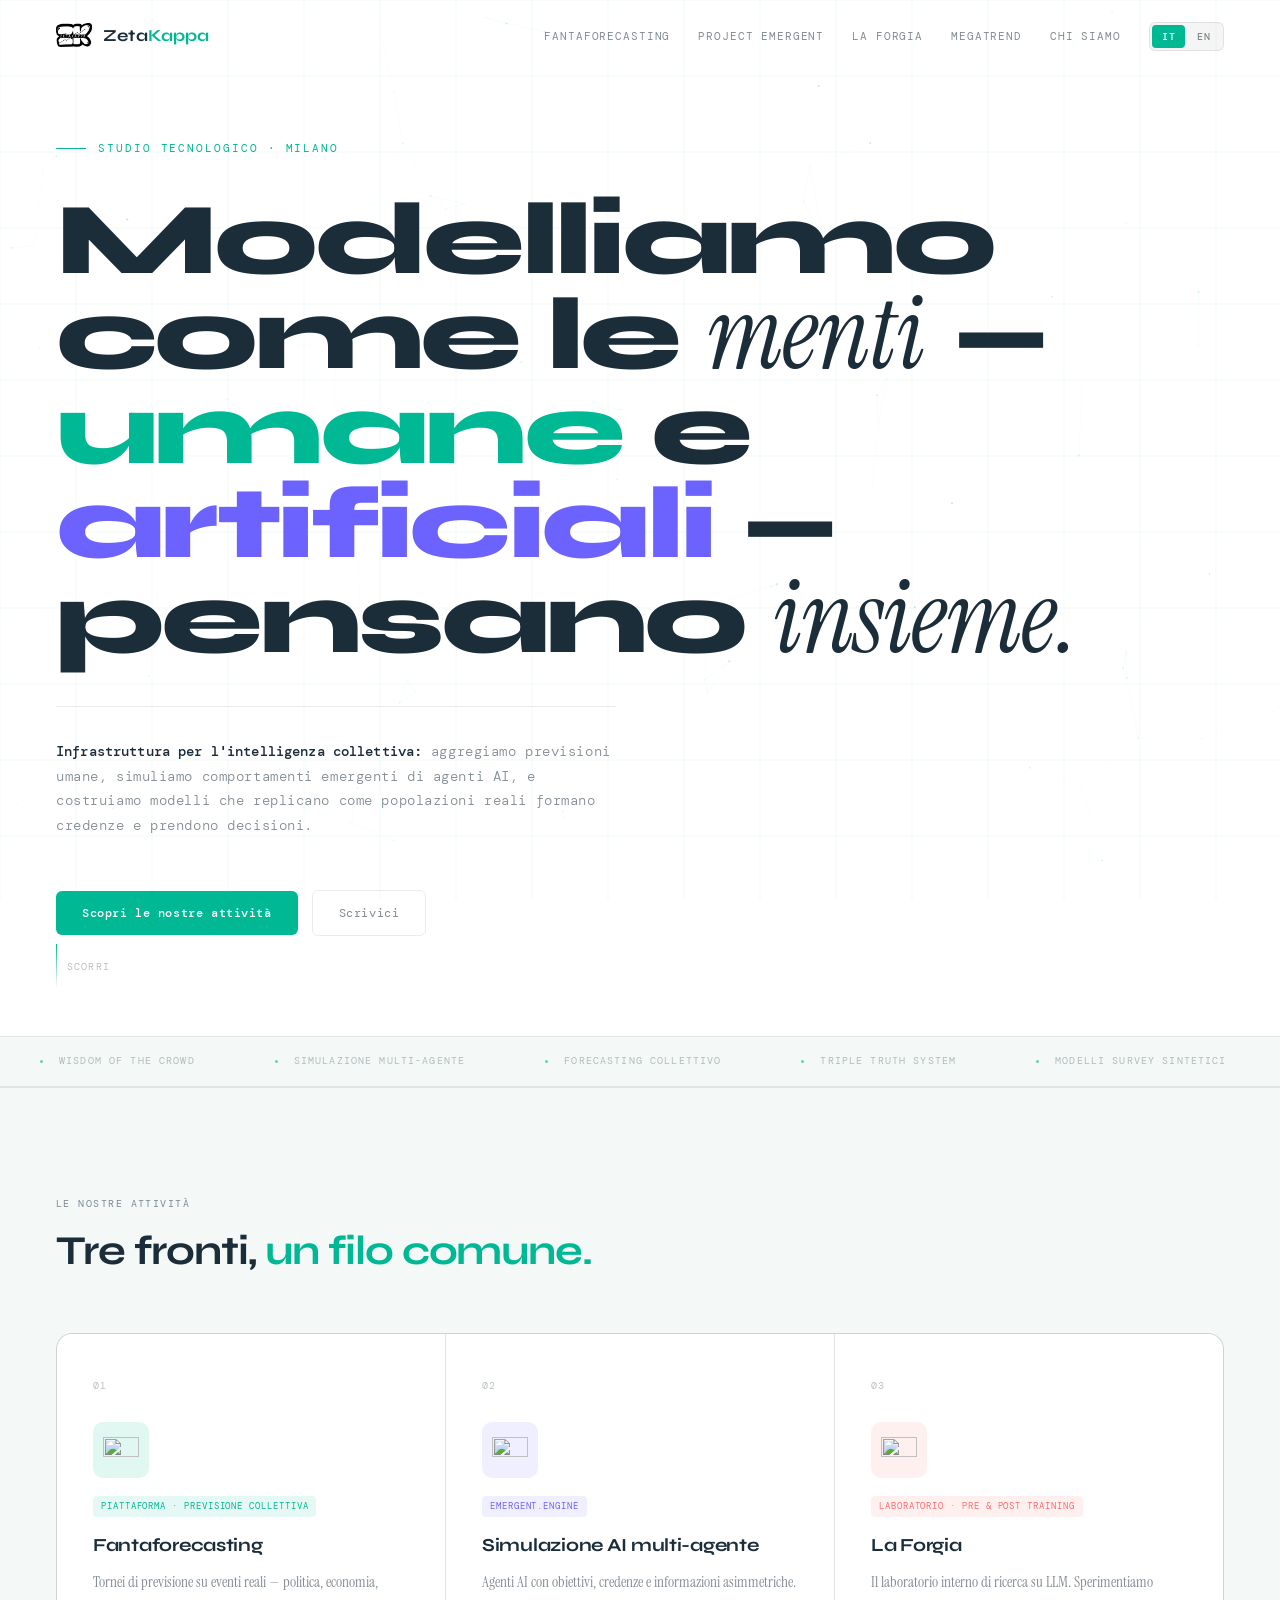
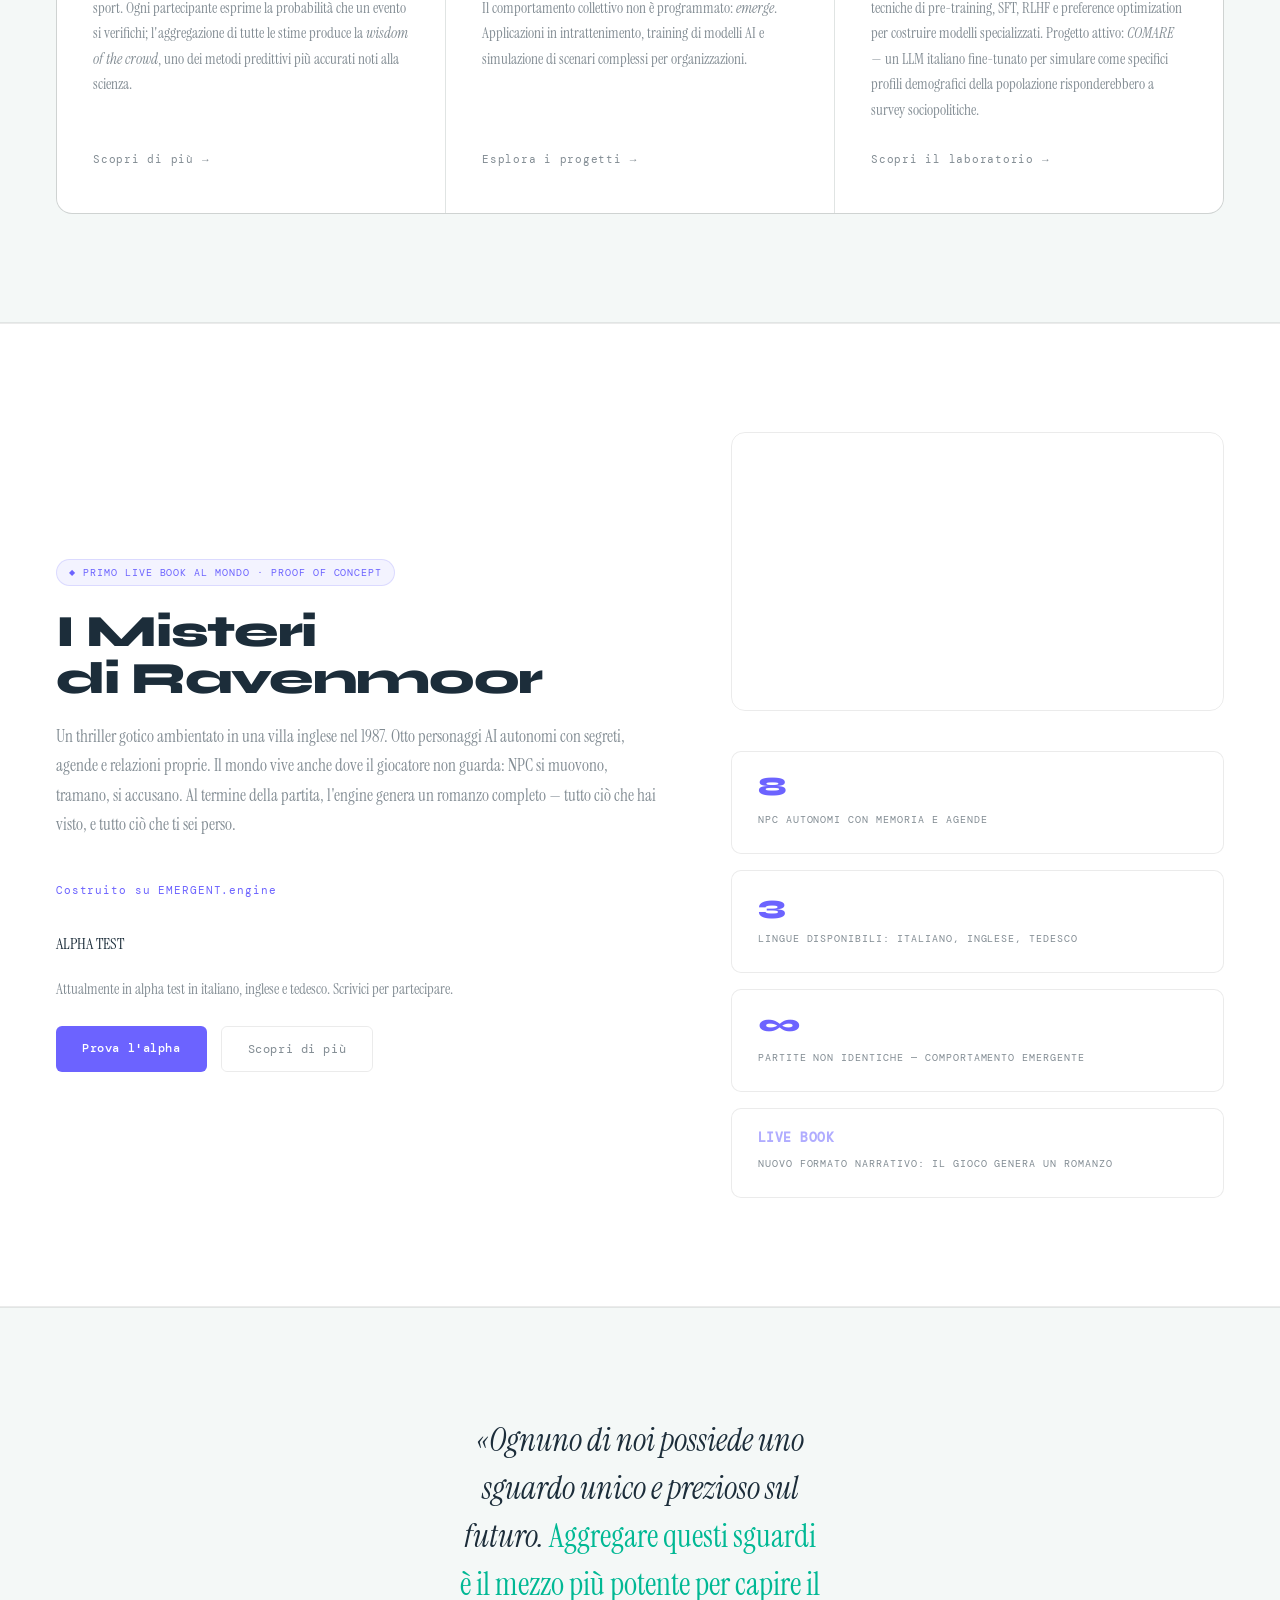
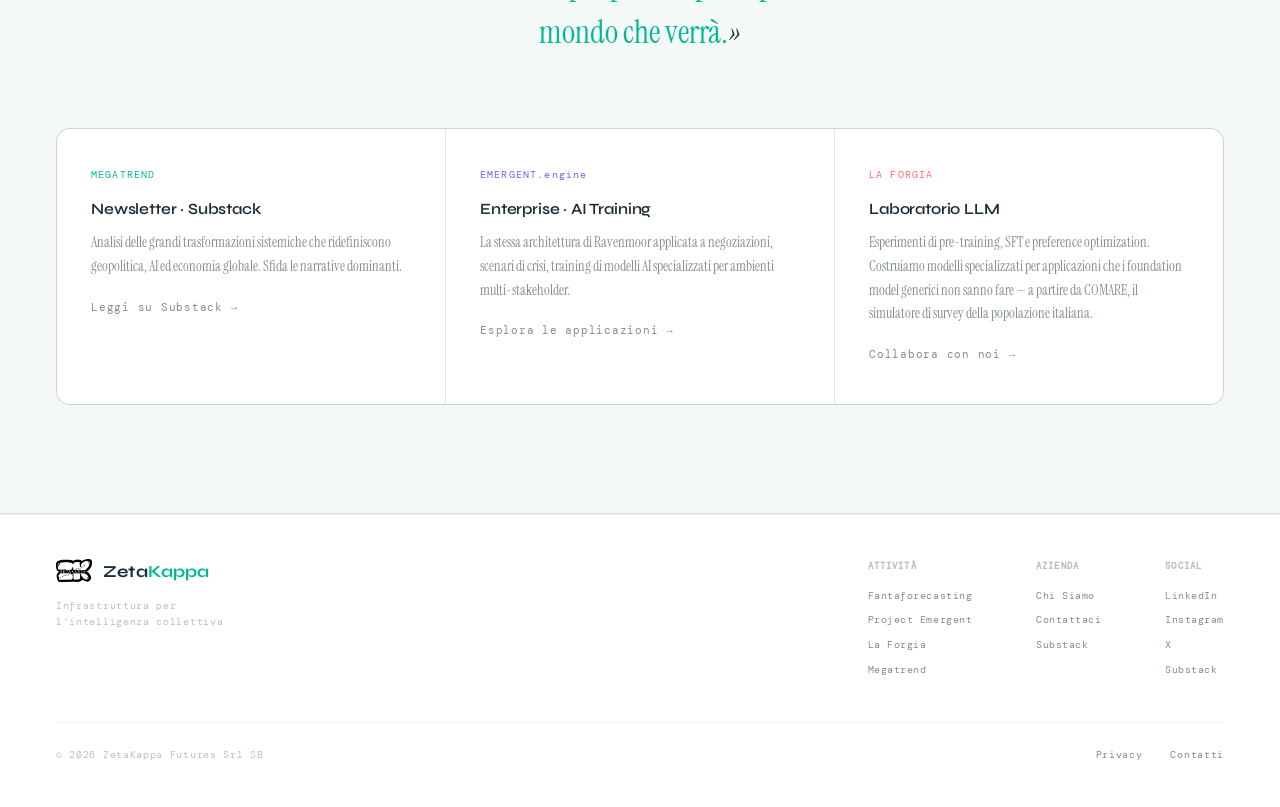
==== index.html @ 0348a3db "Add favicon to all pages Co-Authored-By: Claude Opus 4.6 (1M context) <noreply@anthropic.com>" ====
<!DOCTYPE html>
<html lang="it">
<head>
<meta charset="UTF-8">
<link rel="icon" type="image/png" href="images/Logo White_.png">
<meta name="viewport" content="width=device-width, initial-scale=1.0">
<title>ZetaKappa Futures — Intelligenza Collettiva &amp; AI</title>
<meta name="description" content="ZetaKappa Futures: infrastruttura per l'intelligenza collettiva. Aggregiamo previsioni umane, simuliamo agenti AI, costruiamo modelli specializzati.">
<meta property="og:title" content="ZetaKappa Futures — Intelligenza Collettiva & AI">
<meta property="og:description" content="Studio tecnologico milanese. Forecasting collettivo, simulazione multi-agente, modelli LLM specializzati.">
<meta property="og:type" content="website">
<link rel="preconnect" href="https://fonts.googleapis.com">
<link href="https://fonts.googleapis.com/css2?family=Syne:wght@400;600;700;800&family=DM+Mono:wght@300;400;500&family=Instrument+Serif:ital,wght@0,400;1,400&display=swap" rel="stylesheet">
<link rel="stylesheet" href="css/global.css">
<link rel="stylesheet" href="css/home.css">
</head>
<body data-page="home">

<canvas id="cvs"></canvas>

<!-- NAV & FOOTER loaded via JS -->
<div id="nav-slot"></div>

<!-- HERO -->
<section id="hero">
  <div class="hero-label">
    <span data-it>Studio tecnologico · Milano</span>
    <span data-en>Technology studio · Milan</span>
  </div>

  <h1 class="hero-h1">
    <span data-it>
      Modelliamo come le <span class="serif">menti</span> —<br>
      <span class="hl">umane</span> e <span class="hl2">artificiali</span> —<br>
      pensano <span class="serif">insieme.</span>
    </span>
    <span data-en>
      We model how <span class="serif">minds</span> —<br>
      <span class="hl">human</span> and <span class="hl2">artificial</span> —<br>
      think <span class="serif">together.</span>
    </span>
  </h1>

  <p class="hero-sub">
    <span data-it>
      <strong>Infrastruttura per l'intelligenza collettiva:</strong>
      aggregiamo previsioni umane, simuliamo comportamenti emergenti di agenti AI,
      e costruiamo modelli che replicano come popolazioni reali formano credenze e prendono decisioni.
    </span>
    <span data-en>
      <strong>Collective intelligence infrastructure:</strong>
      aggregating human forecasts, simulating emergent behavior of AI agents,
      and building models that replicate how real populations form beliefs and make decisions.
    </span>
  </p>

  <div class="hero-cta">
    <a href="#attivita" class="btn-primary">
      <span data-it>Scopri le nostre attività</span>
      <span data-en>Explore our work</span>
    </a>
    <a href="chi-siamo.html#contatti" class="btn-ghost">
      <span data-it>Scrivici</span>
      <span data-en>Get in touch</span>
    </a>
  </div>

  <div class="scroll-hint">
    <div class="scroll-bar"></div>
    <span data-it>scorri</span><span data-en>scroll</span>
  </div>
</section>

<!-- TICKER -->
<div class="ticker-wrap">
  <div class="ticker-track">
    <span class="ticker-item"><span class="ticker-dot"></span>Wisdom of the Crowd</span>
    <span class="ticker-item"><span class="ticker-dot"></span><span data-it>Simulazione Multi-Agente</span><span data-en>Multi-Agent Simulation</span></span>
    <span class="ticker-item"><span class="ticker-dot"></span><span data-it>Forecasting Collettivo</span><span data-en>Collective Forecasting</span></span>
    <span class="ticker-item"><span class="ticker-dot"></span>Triple Truth System</span>
    <span class="ticker-item"><span class="ticker-dot"></span><span data-it>Modelli Survey Sintetici</span><span data-en>Synthetic Survey Models</span></span>
    <span class="ticker-item"><span class="ticker-dot"></span><span data-it>Comportamento Emergente</span><span data-en>Emergent Behavior</span></span>
    <span class="ticker-item"><span class="ticker-dot"></span>Complexity Science</span>
    <span class="ticker-item"><span class="ticker-dot"></span>AI Training Infrastructure</span>
    <span class="ticker-item"><span class="ticker-dot"></span><span data-it>Narrazione Procedurale</span><span data-en>Procedural Narrative</span></span>
    <!-- duplicate for seamless loop -->
    <span class="ticker-item"><span class="ticker-dot"></span>Wisdom of the Crowd</span>
    <span class="ticker-item"><span class="ticker-dot"></span><span data-it>Simulazione Multi-Agente</span><span data-en>Multi-Agent Simulation</span></span>
    <span class="ticker-item"><span class="ticker-dot"></span><span data-it>Forecasting Collettivo</span><span data-en>Collective Forecasting</span></span>
    <span class="ticker-item"><span class="ticker-dot"></span>Triple Truth System</span>
    <span class="ticker-item"><span class="ticker-dot"></span><span data-it>Modelli Survey Sintetici</span><span data-en>Synthetic Survey Models</span></span>
    <span class="ticker-item"><span class="ticker-dot"></span><span data-it>Comportamento Emergente</span><span data-en>Emergent Behavior</span></span>
    <span class="ticker-item"><span class="ticker-dot"></span>Complexity Science</span>
    <span class="ticker-item"><span class="ticker-dot"></span>AI Training Infrastructure</span>
    <span class="ticker-item"><span class="ticker-dot"></span><span data-it>Narrazione Procedurale</span><span data-en>Procedural Narrative</span></span>
  </div>
</div>

<!-- CORE ACTIVITIES -->
<section id="attivita">
  <div class="sec-inner">
    <div class="fu">
      <div class="sec-label" data-it>Le nostre attività</div>
      <div class="sec-label" data-en>Our work</div>
      <h2 class="sec-h2">
        <span data-it>Tre fronti, <span class="t">un filo comune.</span></span>
        <span data-en>Three fronts, <span class="t">one thread.</span></span>
      </h2>
    </div>

    <div class="pillars-grid">

      <!-- FANTAFORECASTING -->
      <a href="fantaforecasting.html" class="pillar-card p1 fu">
        <span class="pillar-num">01</span>
        <div class="pillar-icon pi-t"><img src="images/icons/icon-fantaforecasting.png" alt="" width="36" height="36"></div>
        <span class="pillar-tag pt-t" data-it>Piattaforma · Previsione collettiva</span>
        <span class="pillar-tag pt-t" data-en>Platform · Collective forecasting</span>
        <h3 class="pillar-title">Fantaforecasting</h3>
        <p class="pillar-desc">
          <span data-it>Tornei di previsione su eventi reali — politica, economia, sport. Ogni partecipante esprime la probabilità che un evento si verifichi; l'aggregazione di tutte le stime produce la <em>wisdom of the crowd</em>, uno dei metodi predittivi più accurati noti alla scienza.</span>
          <span data-en>Forecasting tournaments on real events — politics, economics, sports. Each participant assigns a probability to an outcome; aggregating all estimates produces the <em>wisdom of the crowd</em>, one of the most accurate predictive methods known to science.</span>
        </p>
        <span class="pillar-link">
          <span data-it>Scopri di più</span>
          <span data-en>Learn more</span> →
        </span>
      </a>

      <!-- EMERGENT.engine -->
      <a href="project-emergent.html" class="pillar-card p2 fu" style="transition-delay:.1s">
        <span class="pillar-num">02</span>
        <div class="pillar-icon pi-v"><img src="images/icons/icon-emergent-engine.png" alt="" width="36" height="36"></div>
        <span class="pillar-tag pt-v">EMERGENT.engine</span>
        <h3 class="pillar-title">
          <span data-it>Simulazione AI multi-agente</span>
          <span data-en>AI multi-agent simulation</span>
        </h3>
        <p class="pillar-desc">
          <span data-it>Agenti AI con obiettivi, credenze e informazioni asimmetriche. Il comportamento collettivo non è programmato: <em>emerge</em>. Applicazioni in intrattenimento, training di modelli AI e simulazione di scenari complessi per organizzazioni.</span>
          <span data-en>AI agents with goals, beliefs, and asymmetric information. Collective behavior is not scripted: it <em>emerges</em>. Applications in entertainment, AI model training, and complex scenario simulation for organizations.</span>
        </p>
        <span class="pillar-link">
          <span data-it>Esplora i progetti</span>
          <span data-en>Explore projects</span> →
        </span>
      </a>

      <!-- LA FORGIA -->
      <a href="la-forgia.html" class="pillar-card p3 fu" style="transition-delay:.2s">
        <span class="pillar-num">03</span>
        <div class="pillar-icon pi-c"><img src="images/icons/icon-la-forgia.png" alt="" width="36" height="36"></div>
        <span class="pillar-tag pt-c" data-it>Laboratorio · Pre &amp; Post Training</span>
        <span class="pillar-tag pt-c" data-en>Lab · Pre &amp; Post Training</span>
        <h3 class="pillar-title"><span data-it>La Forgia</span><span data-en>The Forge</span></h3>
        <p class="pillar-desc">
          <span data-it>Il laboratorio interno di ricerca su LLM. Sperimentiamo tecniche di pre-training, SFT, RLHF e preference optimization per costruire modelli specializzati. Progetto attivo: <em>COMARE</em> — un LLM italiano fine-tunato per simulare come specifici profili demografici della popolazione risponderebbero a survey sociopolitiche.</span>
          <span data-en>Our internal LLM research lab. We experiment with pre-training, SFT, RLHF, and preference optimization to build specialized models. Active project: <em>COMARE</em> — an Italian LLM fine-tuned to simulate how specific demographic profiles of the population would respond to sociopolitical surveys.</span>
        </p>
        <span class="pillar-link">
          <span data-it>Scopri il laboratorio</span>
          <span data-en>Explore the lab</span> →
        </span>
      </a>

    </div>
  </div>
</section>

<!-- RAVENMOOR -->
<section id="ravenmoor-sec">
  <div class="sec-inner">
    <div class="rv-grid">
      <div class="fu">
        <span class="rv-tag">
          <span data-it>Primo Live Book al mondo · Proof of Concept</span>
          <span data-en>World's First Live Book · Proof of Concept</span>
        </span>
        <h2 class="rv-title">I Misteri<br>di Ravenmoor</h2>
        <p class="rv-desc">
          <span data-it>Un thriller gotico ambientato in una villa inglese nel 1987. Otto personaggi AI autonomi con segreti, agende e relazioni proprie. Il mondo vive anche dove il giocatore non guarda: NPC si muovono, tramano, si accusano. Al termine della partita, l'engine genera un romanzo completo — tutto ciò che hai visto, e tutto ciò che ti sei perso.</span>
          <span data-en>A gothic thriller set in an English manor in 1987. Eight autonomous AI characters with their own secrets, agendas, and relationships. The world lives even where the player isn't looking: NPCs move, conspire, accuse each other. At the end, the engine generates a complete novel — everything you witnessed, and everything you missed.</span>
        </p>
        <div class="rv-engine">
          <span data-it>Costruito su</span>
          <span data-en>Built on</span>
          <span>EMERGENT.engine</span>
        </div>
        <div style="margin-bottom:20px;">
          <span class="tag tag-violet">ALPHA TEST</span>
        </div>
        <p style="font-family:var(--I);font-size:.95rem;color:var(--dim);line-height:1.65;margin-bottom:24px;">
          <span data-it>Attualmente in alpha test in italiano, inglese e tedesco. Scrivici per partecipare.</span>
          <span data-en>Currently in alpha testing in Italian, English, and German. Write us to participate.</span>
        </p>
        <div style="display:flex;gap:14px;flex-wrap:wrap;">
          <a href="https://ravenmoor-ui.onrender.com/" target="_blank" rel="noopener" class="btn-primary" style="background:var(--violet)">
            <span data-it>Prova l'alpha</span>
            <span data-en>Try the alpha</span>
          </a>
          <a href="project-emergent.html#ravenmoor" class="btn-ghost">
            <span data-it>Scopri di più</span>
            <span data-en>Learn more</span>
          </a>
        </div>
      </div>
      <div class="rv-right fu" style="transition-delay:.15s">
        <!-- Live Book video -->
        <div style="position:relative;padding-bottom:56.25%;height:0;overflow:hidden;border-radius:14px;border:1px solid var(--border);margin-bottom:24px;">
          <iframe id="home-livebook-video" src="https://www.youtube.com/embed/lusZVZ6OWrQ?enablejsapi=1&mute=1&rel=0" title="Live Book — Ravenmoor" frameborder="0" allow="accelerometer;autoplay;clipboard-write;encrypted-media;gyroscope;picture-in-picture" allowfullscreen style="position:absolute;top:0;left:0;width:100%;height:100%;"></iframe>
        </div>
        <div class="rv-stat">
          <span class="rv-stat-n">8</span>
          <span class="rv-stat-l" data-it>NPC autonomi con memoria e agende</span>
          <span class="rv-stat-l" data-en>Autonomous NPCs with memory and agendas</span>
        </div>
        <div class="rv-stat">
          <span class="rv-stat-n">3</span>
          <span class="rv-stat-l" data-it>Lingue disponibili: italiano, inglese, tedesco</span>
          <span class="rv-stat-l" data-en>Available languages: Italian, English, German</span>
        </div>
        <div class="rv-stat">
          <span class="rv-stat-n">∞</span>
          <span class="rv-stat-l" data-it>Partite non identiche — comportamento emergente</span>
          <span class="rv-stat-l" data-en>No two playthroughs alike — emergent behavior</span>
        </div>
        <div class="rv-stat">
          <span class="rv-stat-n" style="font-size:.82rem;font-family:var(--M);letter-spacing:.04em;color:#b0acff">LIVE BOOK</span>
          <span class="rv-stat-l" data-it>Nuovo formato narrativo: il gioco genera un romanzo</span>
          <span class="rv-stat-l" data-en>New narrative format: the game generates a novel</span>
        </div>
      </div>
    </div>
  </div>
</section>

<!-- MANIFESTO -->
<section id="manifesto">
  <div class="sec-inner">
    <blockquote class="man-quote fu">
      <span data-it>«Ognuno di noi possiede uno sguardo unico e prezioso sul futuro. <strong>Aggregare questi sguardi è il mezzo più potente per capire il mondo che verrà.</strong>»</span>
      <span data-en>«Each of us holds a unique and valuable perspective on the future. <strong>Aggregating these perspectives is the most powerful tool we have for understanding the world to come.</strong>»</span>
    </blockquote>

    <div class="man-3">
      <a href="megatrend.html" class="man-cell fu">
        <span class="man-num">MEGATREND</span>
        <div class="man-title" data-it>Newsletter · Substack</div>
        <div class="man-title" data-en>Newsletter · Substack</div>
        <p class="man-desc">
          <span data-it>Analisi delle grandi trasformazioni sistemiche che ridefiniscono geopolitica, AI ed economia globale. Sfida le narrative dominanti.</span>
          <span data-en>Analysis of the major systemic transformations reshaping geopolitics, AI, and the global economy. Challenges dominant narratives.</span>
        </p>
        <span class="man-link">
          <span data-it>Leggi su Substack</span>
          <span data-en>Read on Substack</span> →
        </span>
      </a>
      <a href="project-emergent.html" class="man-cell fu" style="transition-delay:.1s">
        <span class="man-num" style="color:var(--violet)">EMERGENT.engine</span>
        <div class="man-title" data-it>Enterprise · AI Training</div>
        <div class="man-title" data-en>Enterprise · AI Training</div>
        <p class="man-desc">
          <span data-it>La stessa architettura di Ravenmoor applicata a negoziazioni, scenari di crisi, training di modelli AI specializzati per ambienti multi-stakeholder.</span>
          <span data-en>The same architecture behind Ravenmoor applied to negotiations, crisis scenarios, and training specialized AI models for multi-stakeholder environments.</span>
        </p>
        <span class="man-link">
          <span data-it>Esplora le applicazioni</span>
          <span data-en>Explore applications</span> →
        </span>
      </a>
      <a href="la-forgia.html" class="man-cell fu" style="transition-delay:.2s">
        <span class="man-num" style="color:var(--coral)"><span data-it>LA FORGIA</span><span data-en>THE FORGE</span></span>
        <div class="man-title" data-it>Laboratorio LLM</div>
        <div class="man-title" data-en>LLM Lab</div>
        <p class="man-desc">
          <span data-it>Esperimenti di pre-training, SFT e preference optimization. Costruiamo modelli specializzati per applicazioni che i foundation model generici non sanno fare — a partire da COMARE, il simulatore di survey della popolazione italiana.</span>
          <span data-en>Experiments in pre-training, SFT, and preference optimization. We build specialized models for applications that generic foundation models can't handle — starting with COMARE, the Italian population survey simulator.</span>
        </p>
        <span class="man-link">
          <span data-it>Collabora con noi</span>
          <span data-en>Collaborate with us</span> →
        </span>
      </a>
    </div>
  </div>
</section>

<div id="footer-slot"></div>

<script src="js/global.js"></script>
<script src="js/canvas.js"></script>
<script>
(function(){
  var iframe = document.getElementById('home-livebook-video');
  if (!iframe) return;
  var played = false;
  var observer = new IntersectionObserver(function(entries){
    entries.forEach(function(e){
      if (e.isIntersecting && !played) {
        played = true;
        iframe.src += '&autoplay=1';
      }
    });
  }, {threshold: 0.4});
  observer.observe(iframe);
})();
</script>
</body>
</html>
---- css/global.css ----
/* ══════════════════════════════════════════════════
   ZETAKAPPA FUTURES — Global Styles
   ══════════════════════════════════════════════════ */

/* ── DESIGN TOKENS ── */
:root {
  --black:   #ffffff;
  --deep:    #f4f8f7;
  --surface: #eef3f2;
  --card:    #ffffff;
  --card-h:  #f0faf7;
  --border:  rgba(0,0,0,.08);
  --border2: rgba(0,0,0,.04);
  --teal:    #00b894;
  --violet:  #6c63ff;
  --coral:   #ff6b6b;
  --gold:    #e2a813;
  --white:   #1c2d3a;
  --dim:     rgba(28,45,58,.55);
  --dim2:    rgba(28,45,58,.30);
  --D: 'Syne', sans-serif;
  --M: 'DM Mono', monospace;
  --I: 'Instrument Serif', serif;
}

/* ── RESET ── */
*,*::before,*::after { box-sizing:border-box; margin:0; padding:0 }
html { scroll-behavior:smooth }
body {
  background:var(--black);
  color:var(--white);
  font-family:var(--I);
  font-weight:400;
  line-height:1.6;
  overflow-x:hidden;
}
a { color:inherit; text-decoration:none }
img { max-width:100%; height:auto; display:block }

/* ── CANVAS ── */
#cvs { position:fixed; inset:0; z-index:0; pointer-events:none; background:transparent }

/* ── NAV ── */
nav {
  position:fixed; top:0; left:0; right:0; z-index:300;
  display:flex; align-items:center; justify-content:space-between;
  padding:22px 56px;
  border-bottom:1px solid transparent;
  transition:background .45s, border-color .45s;
}
nav.sc {
  background:rgba(255,255,255,.92);
  backdrop-filter:blur(18px); -webkit-backdrop-filter:blur(18px);
  border-color:var(--border);
}
.logo { display:flex; align-items:center; gap:11px }
.logo-img {
  width:36px; height:auto; flex-shrink:0;
  transition:opacity .2s;
}
.logo:hover .logo-img { opacity:.8 }
.logo-name { font-family:var(--D); font-weight:700; font-size:1.05rem; letter-spacing:.01em }
.logo-name em { font-style:normal; color:var(--teal) }
.nav-r { display:flex; align-items:center; gap:28px }
.nav-links { display:flex; align-items:center; gap:28px }
.nav-a {
  font-family:var(--M); font-size:.68rem; letter-spacing:.08em;
  color:var(--dim); text-transform:uppercase; transition:color .2s;
}
.nav-a:hover, .nav-a.active { color:var(--white) }
.lswitch {
  display:flex; background:rgba(0,0,0,.04);
  border:1px solid var(--border); border-radius:6px;
  overflow:hidden; padding:2px; gap:2px;
}
.lbtn {
  font-family:var(--M); font-size:.63rem; font-weight:500;
  letter-spacing:.08em; padding:5px 10px;
  border:none; background:transparent; color:var(--dim);
  cursor:pointer; border-radius:4px; transition:all .2s;
}
.lbtn.on { background:var(--teal); color:#fff }

/* ── HAMBURGER ── */
.hamburger {
  display:none; flex-direction:column; gap:5px;
  background:none; border:none; cursor:pointer; padding:4px;
  z-index:400;
}
.hamburger span {
  display:block; width:22px; height:1.5px; background:var(--white);
  transition:all .3s;
}

.hamburger.open span:nth-child(1) { transform:rotate(45deg) translate(4.5px,4.5px) }
.hamburger.open span:nth-child(2) { opacity:0 }
.hamburger.open span:nth-child(3) { transform:rotate(-45deg) translate(4.5px,-4.5px) }

/* ── MOBILE NAV OVERLAY ── */
.mobile-nav {
  display:none; position:fixed; inset:0; z-index:350;
  background:rgba(255,255,255,.97); backdrop-filter:blur(24px);
  flex-direction:column; align-items:center; justify-content:center; gap:32px;
}
.mobile-nav.open { display:flex }
.mobile-nav a {
  font-family:var(--D); font-weight:600; font-size:1.3rem;
  letter-spacing:-.01em; color:var(--dim); transition:color .2s;
}
.mobile-nav a:hover { color:var(--white) }

/* ── SECTION SCAFFOLDING ── */
section { position:relative; z-index:1 }
.sec-inner { max-width:1360px; margin:0 auto; padding:108px 56px }
.sec-label {
  font-family:var(--M); font-size:.65rem; letter-spacing:.14em;
  color:var(--dim); text-transform:uppercase;
  margin-bottom:16px; display:flex; align-items:center; gap:10px;
}
.sec-label::before { content:''; width:14px; height:1px; background:currentColor }
.sec-h2 {
  font-family:var(--D); font-weight:700;
  font-size:clamp(1.9rem,3.2vw,2.8rem);
  letter-spacing:-.025em; line-height:1.08; margin-bottom:20px;
}
.sec-h2 .t { color:var(--teal) }
.sec-h2 .v { color:var(--violet) }
.sec-h2 .c { color:var(--coral) }
.sec-h2 .g { color:var(--gold) }

/* ── BUTTONS ── */
.btn-primary {
  font-family:var(--M); font-size:.73rem; letter-spacing:.05em; font-weight:500;
  padding:13px 26px; background:var(--teal); color:#fff;
  border:none; border-radius:6px; cursor:pointer; display:inline-block;
  transition:opacity .2s, transform .2s;
}
.btn-primary:hover { opacity:.85; transform:translateY(-1px) }
.btn-ghost {
  font-family:var(--M); font-size:.73rem; letter-spacing:.05em; font-weight:400;
  padding:13px 26px; background:transparent; color:var(--dim);
  border:1px solid var(--border); border-radius:6px; cursor:pointer; display:inline-block;
  transition:all .2s;
}
.btn-ghost:hover { color:var(--white); border-color:rgba(255,255,255,.2); transform:translateY(-1px) }

/* Button color variants */
.btn-violet { background:var(--violet); color:#fff }
.btn-coral  { background:var(--coral);  color:#fff }
.btn-gold   { background:var(--gold);   color:#fff }

/* ── FOOTER ── */
footer {
  position:relative; z-index:1;
  max-width:1360px; margin:0 auto;
  padding:44px 56px;
  border-top:1px solid var(--border);
}
.footer-top {
  display:flex; justify-content:space-between; align-items:flex-start;
  flex-wrap:wrap; gap:40px; margin-bottom:36px;
}
.footer-brand .logo { margin-bottom:12px }
.footer-tagline {
  font-family:var(--M); font-size:.62rem; letter-spacing:.07em;
  color:var(--dim2); max-width:30ch;
}
.footer-cols { display:flex; gap:64px; flex-wrap:wrap }
.footer-col h4 {
  font-family:var(--M); font-size:.58rem; letter-spacing:.12em;
  text-transform:uppercase; color:var(--dim2); margin-bottom:14px;
}
.footer-col a {
  display:block; font-family:var(--M); font-size:.65rem;
  letter-spacing:.05em; color:var(--dim); margin-bottom:8px;
  transition:color .2s;
}
.footer-col a:hover { color:var(--white) }
.footer-bottom {
  display:flex; justify-content:space-between; align-items:center;
  flex-wrap:wrap; gap:16px;
  padding-top:24px; border-top:1px solid var(--border2);
}
.f-copy {
  font-family:var(--M); font-size:.62rem; letter-spacing:.07em; color:var(--dim2);
}
.f-links { display:flex; gap:28px; flex-wrap:wrap }
.f-links a {
  font-family:var(--M); font-size:.62rem; letter-spacing:.07em;
  color:var(--dim); transition:color .2s;
}
.f-links a:hover { color:var(--white) }

/* ── ANIMATIONS ── */
.fu { opacity:0; transform:translateY(22px); transition:opacity .8s ease, transform .8s ease }
.fu.vis { opacity:1; transform:translateY(0) }

/* ── LANGUAGE ── */
/* Italian (default) */
[data-it]      { display:block }
[data-en]      { display:none }
span[data-it]  { display:inline }
span[data-en]  { display:none }
a[data-it]     { display:inline-block }
a[data-en]     { display:none }
div.flex-lang[data-it] { display:flex }
div.flex-lang[data-en] { display:none }
/* English */
body.en [data-it]      { display:none }
body.en [data-en]      { display:block }
body.en span[data-it]  { display:none }
body.en span[data-en]  { display:inline }
body.en a[data-it]     { display:none }
body.en a[data-en]     { display:inline-block }
body.en div.flex-lang[data-it] { display:none }
body.en div.flex-lang[data-en] { display:flex }

/* ── RESPONSIVE ── */
@media(max-width:960px) {
  nav { padding:18px 24px }
  .nav-links { display:none }
  .hamburger { display:flex }
  .sec-inner { padding:72px 24px }
  footer { padding:32px 24px }
  .footer-top { flex-direction:column; gap:28px }
  .footer-cols { gap:36px }
}

@media(max-width:640px) {
  .sec-h2 { font-size:clamp(1.5rem,5vw,2rem) }
  .footer-cols { flex-direction:column; gap:24px }
}

/* ── REDUCED MOTION ── */
@media(prefers-reduced-motion:reduce) {
  .fu { opacity:1; transform:none; transition:none }
  #cvs { display:none }
}
---- css/home.css ----
/* ══════════════════════════════════════════════════
   ZETAKAPPA FUTURES — Home Page Styles
   ══════════════════════════════════════════════════ */

/* ── HERO ── */
#hero {
  position:relative; z-index:1;
  min-height:100vh;
  display:flex; flex-direction:column; justify-content:center;
  padding:140px 56px 100px;
  max-width:1360px; margin:0 auto;
}
.hero-label {
  font-family:var(--M); font-size:.67rem; letter-spacing:.18em;
  color:var(--teal); text-transform:uppercase;
  margin-bottom:36px; display:flex; align-items:center; gap:12px;
}
.hero-label::before { content:''; width:30px; height:1px; background:var(--teal) }
.hero-h1 {
  font-family:var(--D); font-weight:800;
  font-size:clamp(3.4rem,8vw,7.4rem);
  line-height:.92; letter-spacing:-.035em;
  margin-bottom:0;
}
.hero-h1 .serif { font-family:var(--I); font-style:italic; font-weight:400; letter-spacing:-.01em }
.hero-h1 .hl  { color:var(--teal) }
.hero-h1 .hl2 { color:var(--violet) }
.hero-sub {
  font-family:var(--M); font-size:clamp(.8rem,1.1vw,.95rem);
  font-weight:300; letter-spacing:.04em;
  color:var(--dim);
  max-width:70ch; line-height:1.75;
  margin-top:40px; margin-bottom:52px;
  padding-top:32px;
  border-top:1px solid var(--border);
}
.hero-sub strong { font-weight:500; color:var(--white); letter-spacing:.01em }
.hero-cta { display:flex; gap:14px; flex-wrap:wrap; align-items:center }
.scroll-hint {
  position:absolute; bottom:48px; left:56px;
  display:flex; align-items:center; gap:10px;
  font-family:var(--M); font-size:.6rem; letter-spacing:.12em;
  color:var(--dim2); text-transform:uppercase;
}
.scroll-bar {
  width:1px; height:44px;
  background:linear-gradient(to bottom,var(--teal),transparent);
  animation:sb 2.6s ease-in-out infinite;
}
@keyframes sb { 0%,100%{opacity:.25} 50%{opacity:.85} }

/* ── TICKER ── */
.ticker-wrap {
  position:relative; z-index:1;
  background:var(--deep);
  border-top:1px solid var(--border); border-bottom:1px solid var(--border);
  overflow:hidden; padding:16px 0;
}
.ticker-track { display:flex; width:max-content; animation:tk 32s linear infinite }
.ticker-item {
  font-family:var(--M); font-size:.65rem; letter-spacing:.11em;
  text-transform:uppercase; color:var(--dim2);
  padding:0 40px; white-space:nowrap;
  display:flex; align-items:center; gap:16px;
}
.ticker-dot { width:3px; height:3px; border-radius:50%; background:var(--teal); opacity:.6 }
@keyframes tk { from{transform:translateX(0)} to{transform:translateX(-50%)} }

/* ── PILLARS ── */
#attivita { background:var(--deep); border-top:1px solid var(--border); border-bottom:1px solid var(--border) }
.pillars-grid {
  display:grid; grid-template-columns:repeat(3,1fr);
  gap:1px; background:var(--border);
  border:1px solid var(--border); border-radius:16px; overflow:hidden;
  margin-top:60px;
}
.pillar-card {
  background:var(--card); padding:44px 36px;
  display:flex; flex-direction:column;
  transition:background .28s;
  position:relative; overflow:hidden;
}
.pillar-card::after {
  content:''; position:absolute; top:0; left:0; right:0; height:2px;
  transform:scaleX(0); transform-origin:left; transition:transform .35s;
}
.pillar-card.p1::after { background:var(--teal) }
.pillar-card.p2::after { background:var(--violet) }
.pillar-card.p3::after { background:var(--coral) }
.pillar-card:hover { background:var(--card-h) }
.pillar-card:hover::after { transform:scaleX(1) }
.pillar-num {
  font-family:var(--M); font-size:.62rem; letter-spacing:.12em;
  color:var(--dim2); margin-bottom:28px;
}
.pillar-icon {
  font-size:1.4rem; margin-bottom:18px; width:56px; height:56px;
  border-radius:10px; display:flex; align-items:center; justify-content:center;
}
.pi-t { background:rgba(0,184,148,.12) }
.pi-v { background:rgba(108,99,255,.1) }
.pi-c { background:rgba(255,107,107,.1) }
.pillar-title {
  font-family:var(--D); font-weight:700; font-size:1.15rem;
  letter-spacing:-.015em; margin-bottom:10px;
}
.pillar-tag {
  font-family:var(--M); font-size:.58rem; letter-spacing:.1em;
  text-transform:uppercase; padding:3px 8px; border-radius:4px;
  margin-bottom:14px; width:fit-content;
}
.pt-t { background:rgba(0,184,148,.1);   color:var(--teal) }
.pt-v { background:rgba(108,99,255,.1);   color:var(--violet) }
.pt-c { background:rgba(255,107,107,.1);  color:var(--coral) }
.pillar-desc {
  font-family:var(--I); font-size:.95rem; color:var(--dim);
  line-height:1.68; flex-grow:1; margin-bottom:28px;
}
.pillar-link {
  font-family:var(--M); font-size:.68rem; letter-spacing:.07em;
  color:var(--dim); display:flex; align-items:center; gap:8px;
  transition:color .2s, gap .2s;
}
.pillar-card.p1:hover .pillar-link { color:var(--teal); gap:12px }
.pillar-card.p2:hover .pillar-link { color:var(--violet); gap:12px }
.pillar-card.p3:hover .pillar-link { color:var(--coral);  gap:12px }

/* ── RAVENMOOR ── */
#ravenmoor-sec { border-top:1px solid var(--border); border-bottom:1px solid var(--border) }
.rv-grid { display:grid; grid-template-columns:1.1fr .9fr; gap:72px; align-items:center }
.rv-right { display:flex; flex-direction:column; gap:16px }
.rv-stat {
  background:var(--card); border:1px solid var(--border);
  border-radius:10px; padding:22px 26px; transition:border-color .25s;
}
.rv-stat:hover { border-color:rgba(108,99,255,.3) }
.rv-stat-n {
  font-family:var(--D); font-weight:800; font-size:1.65rem;
  color:var(--violet); display:block; line-height:1; margin-bottom:5px;
}
.rv-stat-l {
  font-family:var(--M); font-size:.6rem; letter-spacing:.1em;
  color:var(--dim); text-transform:uppercase; display:block;
}
.rv-tag {
  display:inline-flex; align-items:center; gap:7px;
  font-family:var(--M); font-size:.6rem; letter-spacing:.1em; text-transform:uppercase;
  color:var(--violet); background:rgba(108,99,255,.08);
  border:1px solid rgba(108,99,255,.18);
  padding:5px 12px; border-radius:20px; margin-bottom:22px; width:fit-content;
}
.rv-tag::before { content:'◆'; font-size:.5rem }
.rv-title {
  font-family:var(--D); font-weight:800;
  font-size:clamp(2rem,3.5vw,3.2rem);
  letter-spacing:-.03em; line-height:1.05; margin-bottom:20px;
}
.rv-desc {
  font-family:var(--I); font-size:1.05rem; color:var(--dim);
  line-height:1.75; margin-bottom:36px;
}
.rv-engine {
  display:inline-flex; align-items:center; gap:8px;
  font-family:var(--M); font-size:.62rem; letter-spacing:.07em;
  color:var(--dim2); margin-bottom:32px;
}
.rv-engine span { font-size:.68rem; letter-spacing:.08em; color:var(--violet) }
.rv-cover {
  width:100%; border-radius:14px; border:1px solid var(--border);
  margin-bottom:24px;
}

/* ── MANIFESTO ── */
#manifesto { background:var(--deep); border-top:1px solid var(--border); border-bottom:1px solid var(--border) }
.man-quote {
  font-family:var(--I); font-style:italic;
  font-size:clamp(1.4rem,2.5vw,2rem);
  line-height:1.5; color:var(--white);
  max-width:24ch; margin:0 auto; text-align:center;
  margin-bottom:72px;
}
.man-quote strong { font-style:normal; font-weight:400; color:var(--teal) }
.man-3 {
  display:grid; grid-template-columns:repeat(3,1fr);
  gap:1px; background:var(--border);
  border:1px solid var(--border); border-radius:14px; overflow:hidden;
}
.man-cell { background:var(--card); padding:38px 34px; transition:background .25s }
.man-cell:hover { background:var(--card-h) }
.man-num {
  font-family:var(--M); font-size:.6rem; letter-spacing:.12em;
  color:var(--teal); margin-bottom:14px; display:block;
}
.man-title {
  font-family:var(--D); font-weight:600; font-size:.98rem;
  margin-bottom:10px; letter-spacing:-.01em;
}
.man-desc { font-family:var(--I); font-size:.9rem; color:var(--dim); line-height:1.65 }
.man-link {
  display:inline-flex; align-items:center; gap:8px;
  font-family:var(--M); font-size:.67rem; letter-spacing:.07em;
  color:var(--dim); margin-top:20px; transition:color .2s;
}
.man-link:hover { color:var(--white) }

/* ── HOME RESPONSIVE ── */
@media(max-width:960px) {
  #hero { padding:110px 24px 80px }
  .scroll-hint { left:24px }
  .pillars-grid { grid-template-columns:1fr }
  .rv-grid { grid-template-columns:1fr; gap:44px }
  .man-3 { grid-template-columns:1fr }
}

@media(max-width:640px) {
  .hero-h1 { font-size:clamp(2.2rem,7vw,3.4rem) }
  .hero-sub { margin-top:28px; margin-bottom:36px; padding-top:24px }
  .man-quote { font-size:clamp(1.1rem,4vw,1.4rem); margin-bottom:48px }
  .rv-title { font-size:clamp(1.6rem,5vw,2rem) }
}
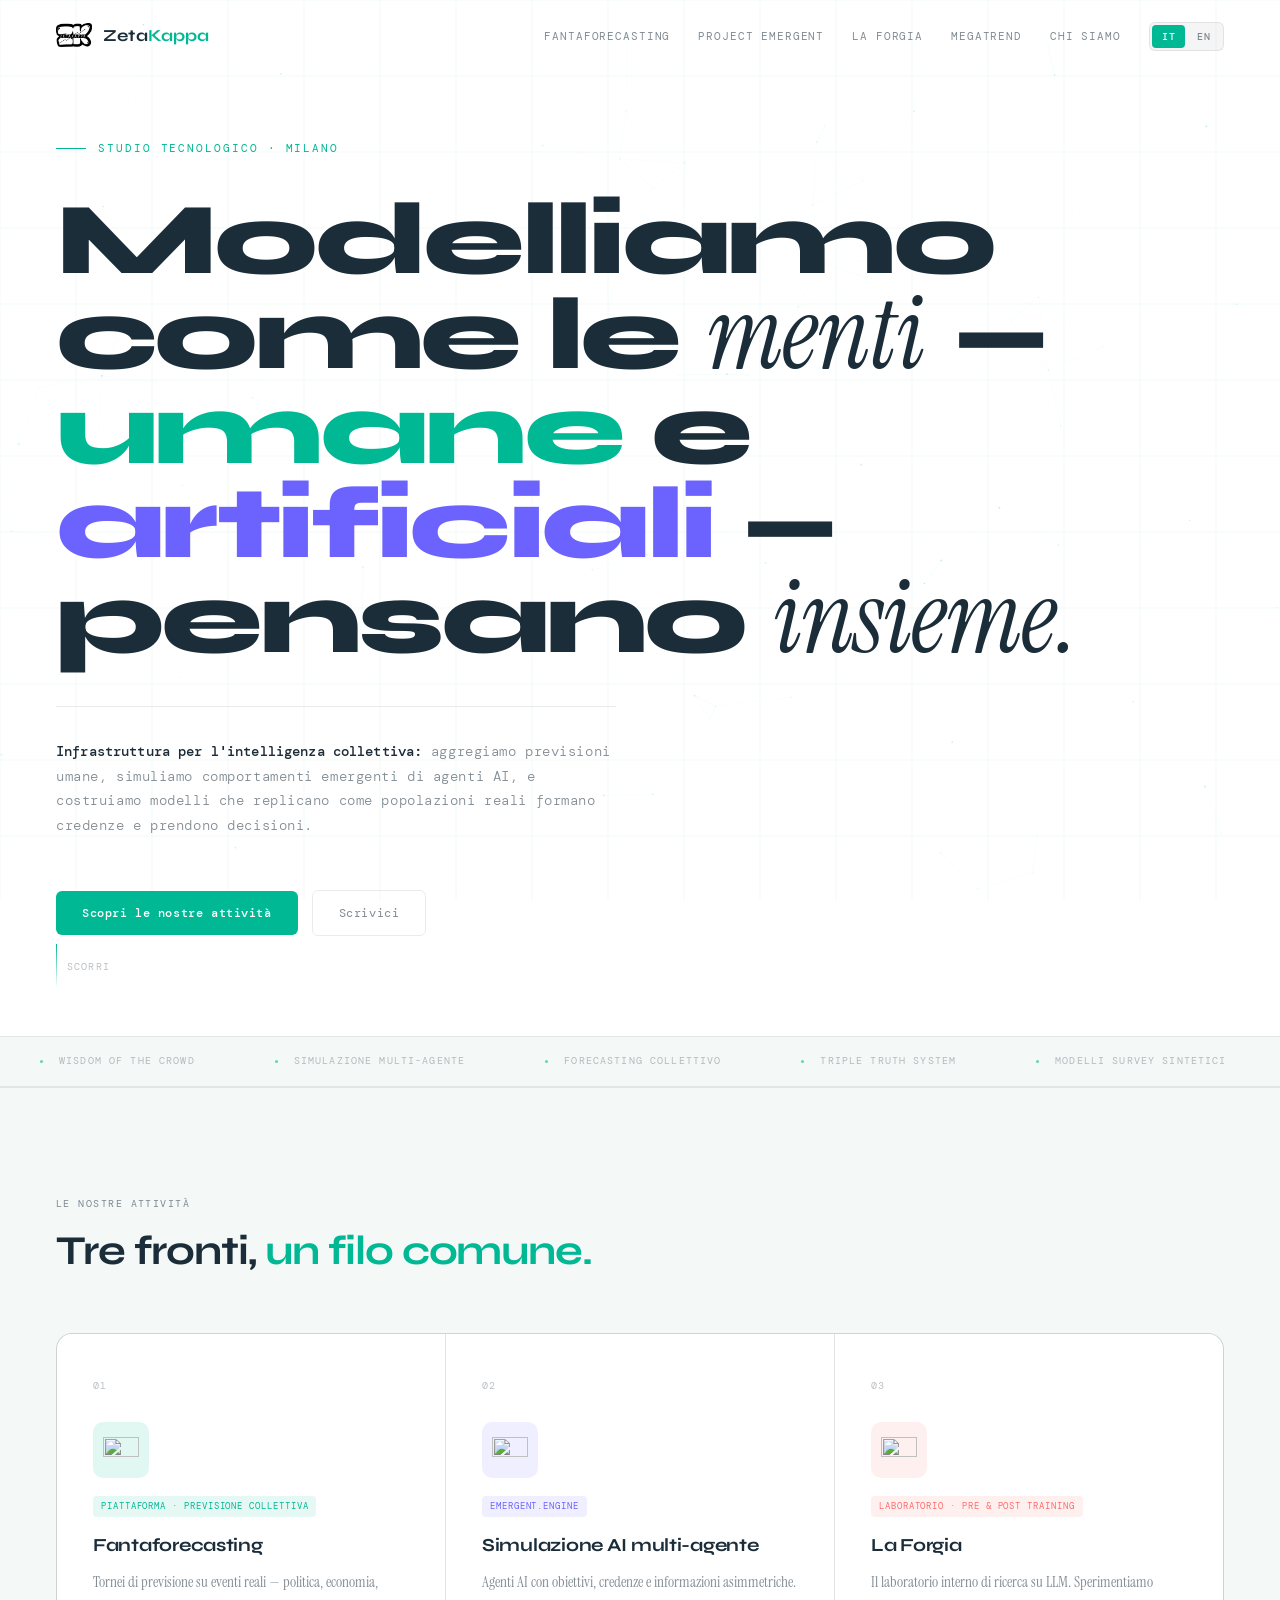
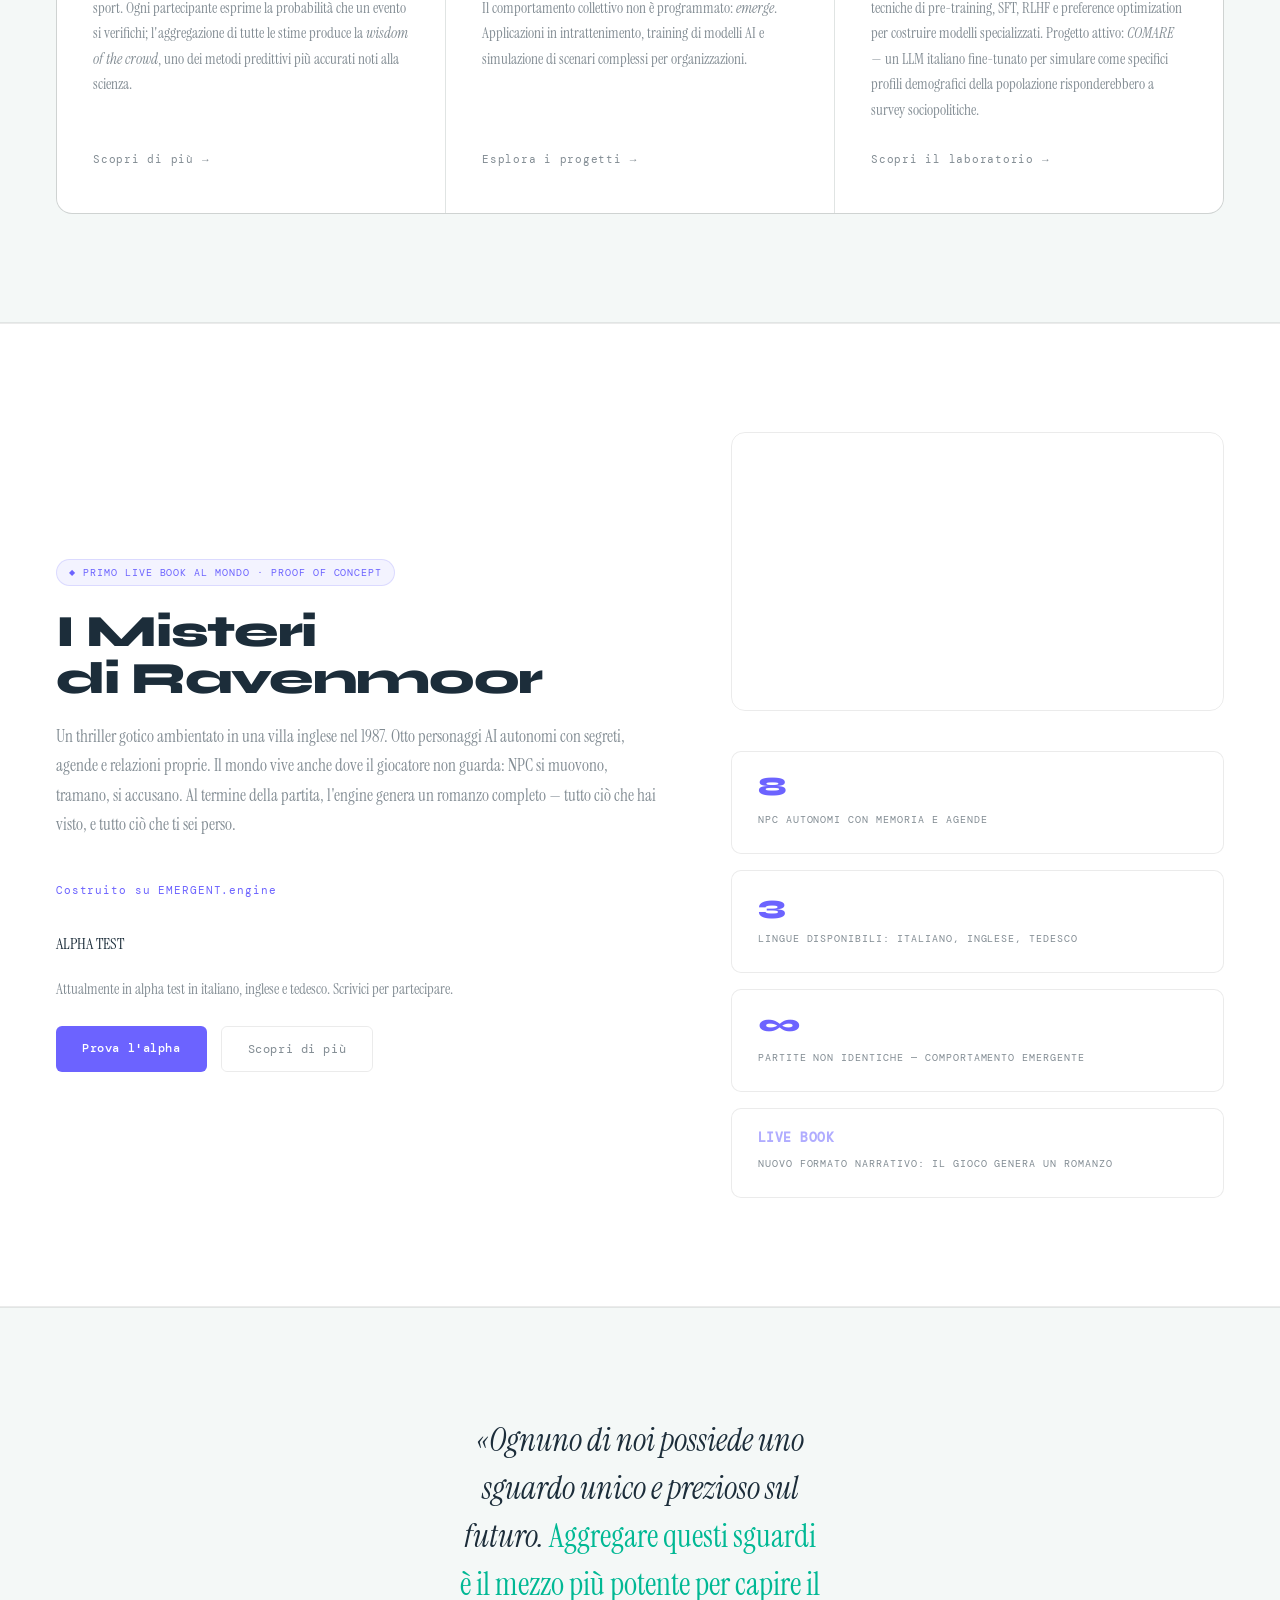
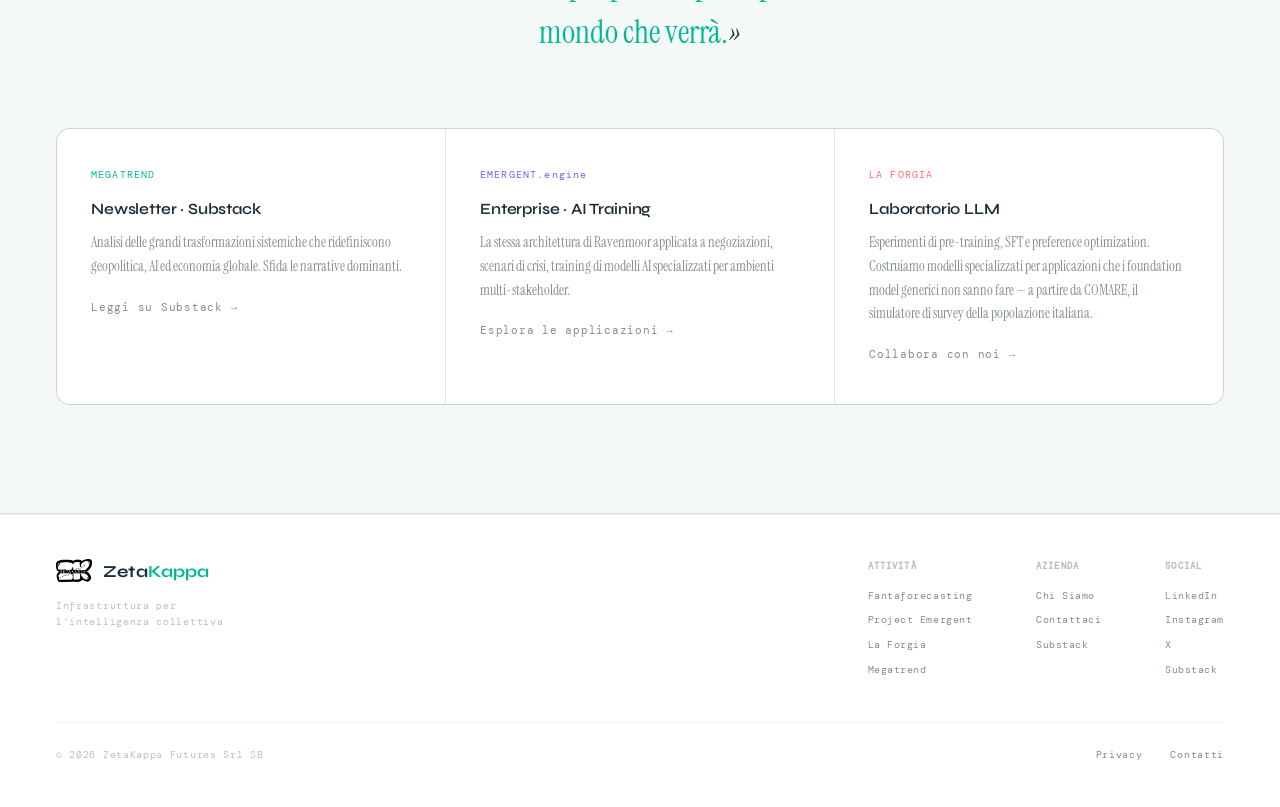
==== commit 0e788f4b: "Loop Ravenmoor video, disable suggested videos Co-Authored-By: Claude Opus 4.6 (1M context) <noreply" ====
--- a/index.html
+++ b/index.html
@@ -207,7 +207,7 @@
       <div class="rv-right fu" style="transition-delay:.15s">
         <!-- Live Book video -->
         <div style="position:relative;padding-bottom:56.25%;height:0;overflow:hidden;border-radius:14px;border:1px solid var(--border);margin-bottom:24px;">
-          <iframe id="home-livebook-video" src="https://www.youtube.com/embed/lusZVZ6OWrQ?enablejsapi=1&mute=1&rel=0" title="Live Book — Ravenmoor" frameborder="0" allow="accelerometer;autoplay;clipboard-write;encrypted-media;gyroscope;picture-in-picture" allowfullscreen style="position:absolute;top:0;left:0;width:100%;height:100%;"></iframe>
+          <iframe id="home-livebook-video" src="https://www.youtube.com/embed/lusZVZ6OWrQ?enablejsapi=1&mute=1&rel=0&loop=1&playlist=lusZVZ6OWrQ" title="Live Book — Ravenmoor" frameborder="0" allow="accelerometer;autoplay;clipboard-write;encrypted-media;gyroscope;picture-in-picture" allowfullscreen style="position:absolute;top:0;left:0;width:100%;height:100%;"></iframe>
         </div>
         <div class="rv-stat">
           <span class="rv-stat-n">8</span>
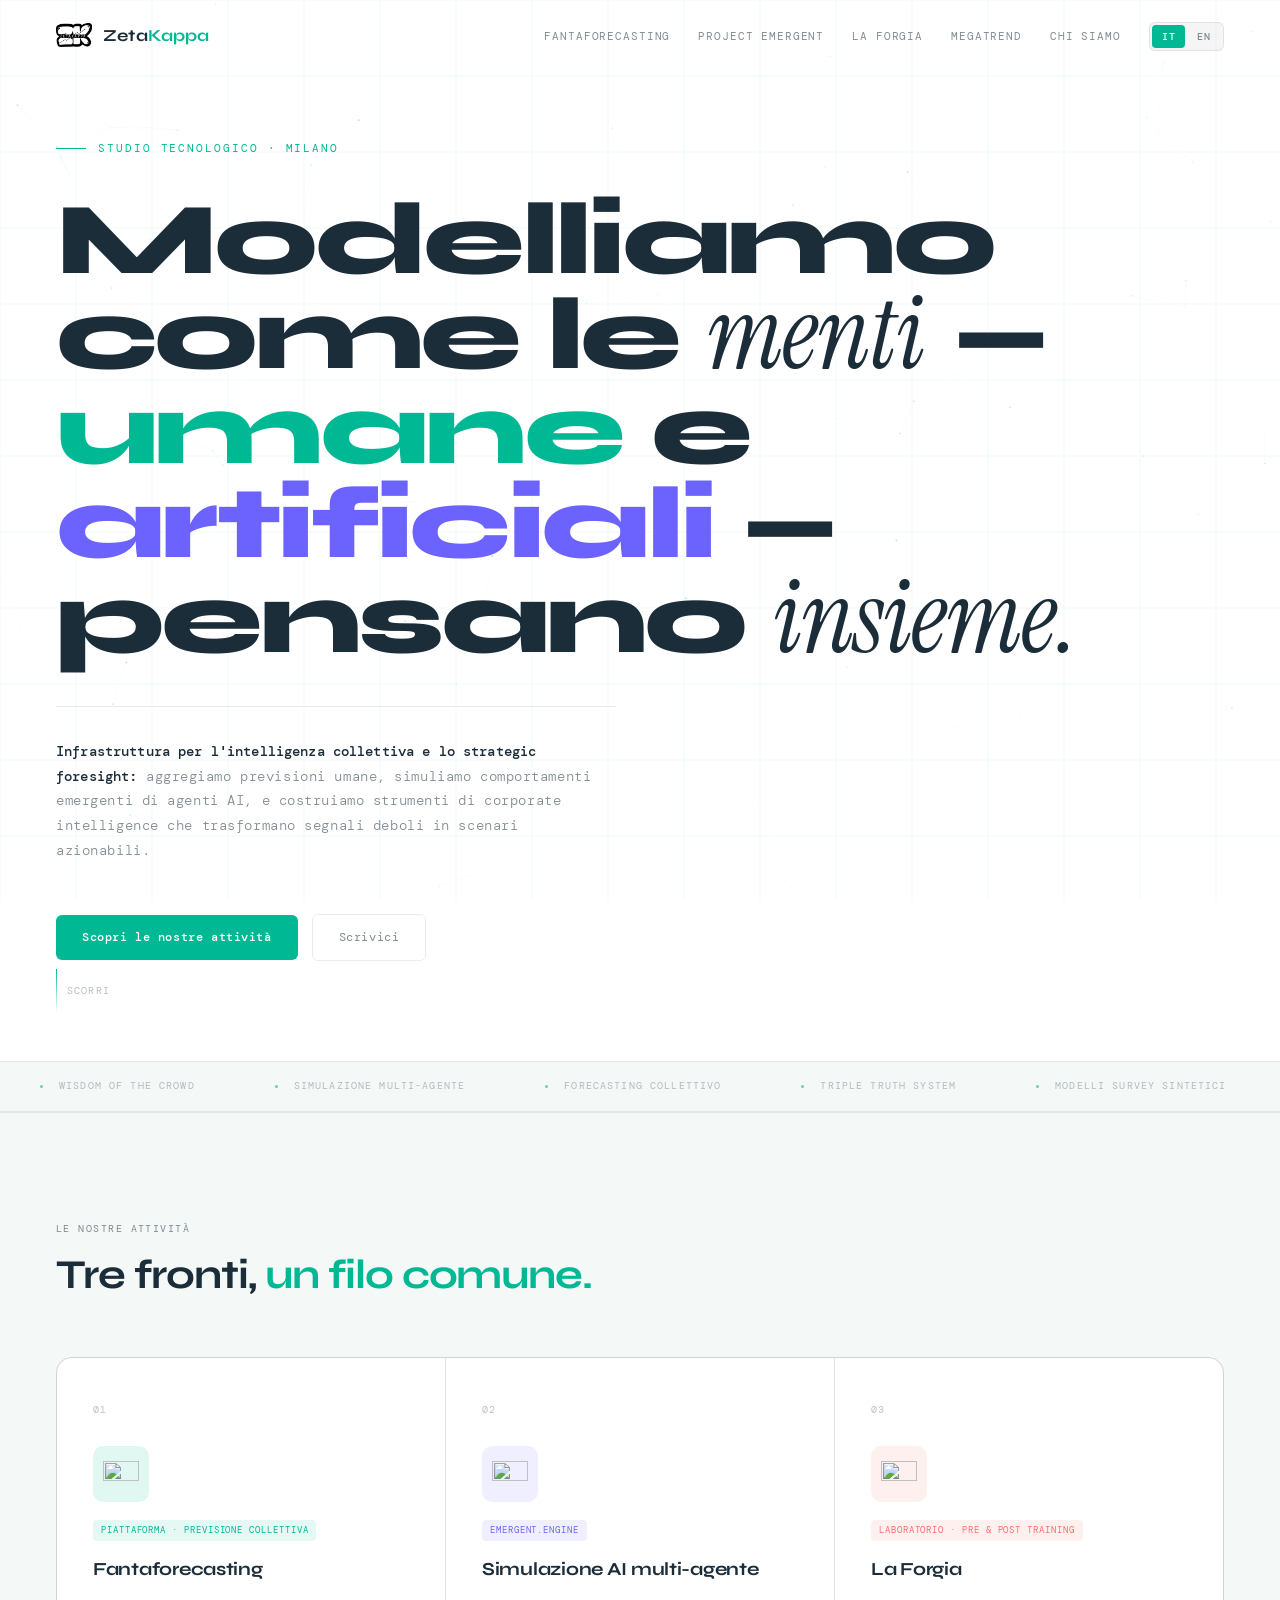
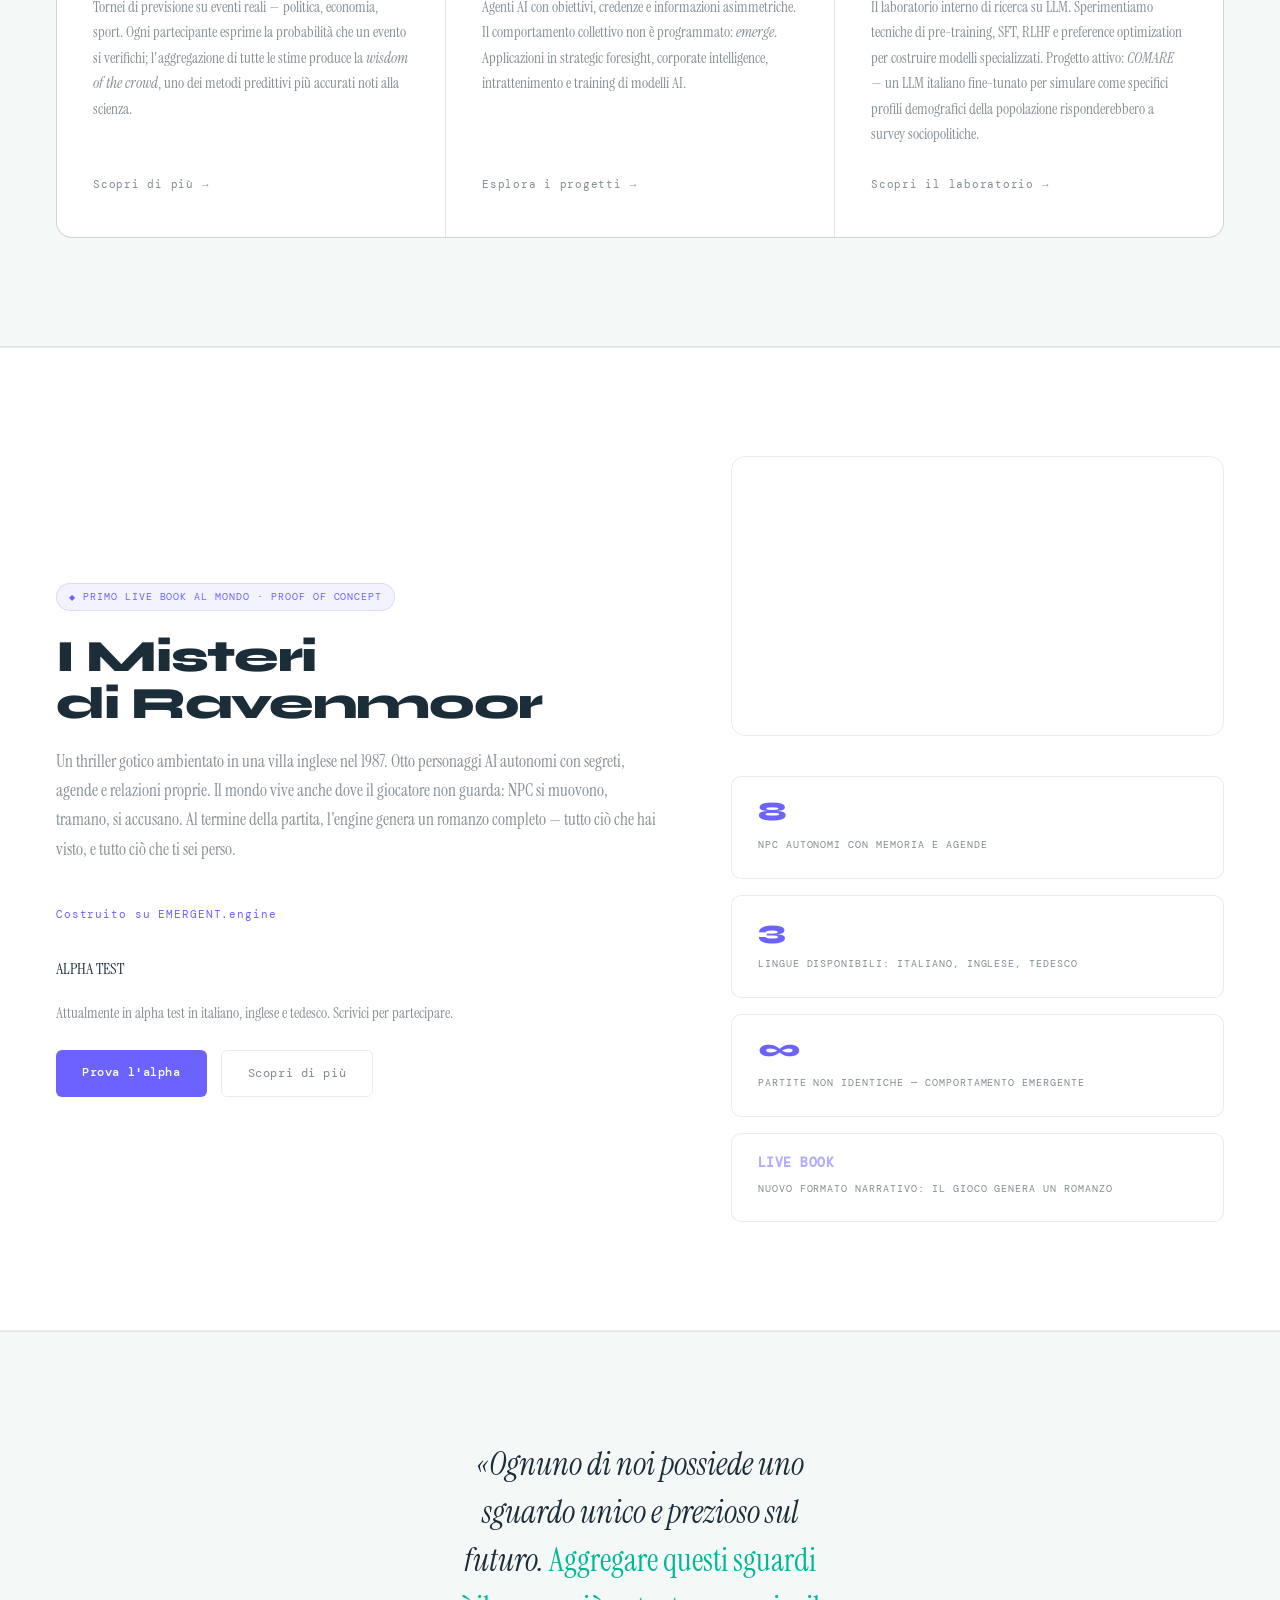
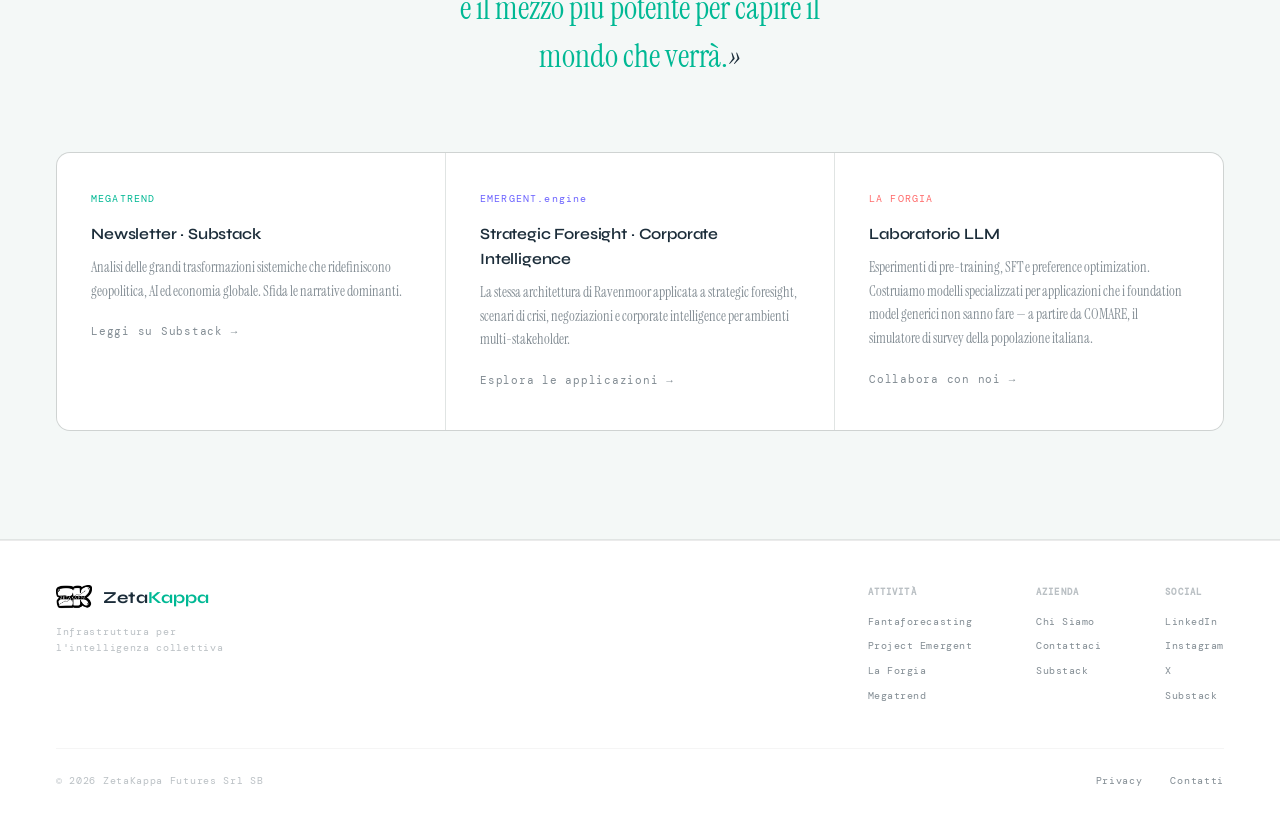
==== commit 11e454e3: "SEO optimization + strategic foresight messaging - Add canonical URLs, Open Graph, Twitter Card tags" ====
--- a/index.html
+++ b/index.html
@@ -6,9 +6,20 @@
 <meta name="viewport" content="width=device-width, initial-scale=1.0">
 <title>ZetaKappa Futures — Intelligenza Collettiva &amp; AI</title>
 <meta name="description" content="ZetaKappa Futures: infrastruttura per l'intelligenza collettiva. Aggregiamo previsioni umane, simuliamo agenti AI, costruiamo modelli specializzati.">
+<link rel="canonical" href="https://www.zetakappa.it/">
 <meta property="og:title" content="ZetaKappa Futures — Intelligenza Collettiva & AI">
 <meta property="og:description" content="Studio tecnologico milanese. Forecasting collettivo, simulazione multi-agente, modelli LLM specializzati.">
 <meta property="og:type" content="website">
+<meta property="og:url" content="https://www.zetakappa.it/">
+<meta property="og:image" content="https://www.zetakappa.it/images/Logo White_.png">
+<meta name="twitter:card" content="summary">
+<meta name="twitter:site" content="@FantaForecast">
+<meta name="twitter:title" content="ZetaKappa Futures — Intelligenza Collettiva & AI">
+<meta name="twitter:description" content="Studio tecnologico milanese. Forecasting collettivo, simulazione multi-agente, modelli LLM specializzati.">
+<meta name="twitter:image" content="https://www.zetakappa.it/images/Logo White_.png">
+<script type="application/ld+json">
+{"@context":"https://schema.org","@type":"Organization","name":"ZetaKappa Futures","url":"https://www.zetakappa.it","logo":"https://www.zetakappa.it/images/Logo White_.png","description":"Studio tecnologico milanese. Infrastruttura per l'intelligenza collettiva, lo strategic foresight e la corporate intelligence.","sameAs":["https://www.linkedin.com/company/101221171/","https://www.instagram.com/fantaforecasting.it/","https://x.com/FantaForecast","https://zetakappa.substack.com/"]}
+</script>
 <link rel="preconnect" href="https://fonts.googleapis.com">
 <link href="https://fonts.googleapis.com/css2?family=Syne:wght@400;600;700;800&family=DM+Mono:wght@300;400;500&family=Instrument+Serif:ital,wght@0,400;1,400&display=swap" rel="stylesheet">
 <link rel="stylesheet" href="css/global.css">
@@ -43,14 +54,14 @@
 
   <p class="hero-sub">
     <span data-it>
-      <strong>Infrastruttura per l'intelligenza collettiva:</strong>
+      <strong>Infrastruttura per l'intelligenza collettiva e lo strategic foresight:</strong>
       aggregiamo previsioni umane, simuliamo comportamenti emergenti di agenti AI,
-      e costruiamo modelli che replicano come popolazioni reali formano credenze e prendono decisioni.
+      e costruiamo strumenti di corporate intelligence che trasformano segnali deboli in scenari azionabili.
     </span>
     <span data-en>
-      <strong>Collective intelligence infrastructure:</strong>
+      <strong>Collective intelligence and strategic foresight infrastructure:</strong>
       aggregating human forecasts, simulating emergent behavior of AI agents,
-      and building models that replicate how real populations form beliefs and make decisions.
+      and building corporate intelligence tools that turn weak signals into actionable scenarios.
     </span>
   </p>
 
@@ -137,8 +148,8 @@
           <span data-en>AI multi-agent simulation</span>
         </h3>
         <p class="pillar-desc">
-          <span data-it>Agenti AI con obiettivi, credenze e informazioni asimmetriche. Il comportamento collettivo non è programmato: <em>emerge</em>. Applicazioni in intrattenimento, training di modelli AI e simulazione di scenari complessi per organizzazioni.</span>
-          <span data-en>AI agents with goals, beliefs, and asymmetric information. Collective behavior is not scripted: it <em>emerges</em>. Applications in entertainment, AI model training, and complex scenario simulation for organizations.</span>
+          <span data-it>Agenti AI con obiettivi, credenze e informazioni asimmetriche. Il comportamento collettivo non è programmato: <em>emerge</em>. Applicazioni in strategic foresight, corporate intelligence, intrattenimento e training di modelli AI.</span>
+          <span data-en>AI agents with goals, beliefs, and asymmetric information. Collective behavior is not scripted: it <em>emerges</em>. Applications in strategic foresight, corporate intelligence, entertainment, and AI model training.</span>
         </p>
         <span class="pillar-link">
           <span data-it>Esplora i progetti</span>
@@ -258,11 +269,11 @@
       </a>
       <a href="project-emergent.html" class="man-cell fu" style="transition-delay:.1s">
         <span class="man-num" style="color:var(--violet)">EMERGENT.engine</span>
-        <div class="man-title" data-it>Enterprise · AI Training</div>
-        <div class="man-title" data-en>Enterprise · AI Training</div>
+        <div class="man-title" data-it>Strategic Foresight · Corporate Intelligence</div>
+        <div class="man-title" data-en>Strategic Foresight · Corporate Intelligence</div>
         <p class="man-desc">
-          <span data-it>La stessa architettura di Ravenmoor applicata a negoziazioni, scenari di crisi, training di modelli AI specializzati per ambienti multi-stakeholder.</span>
-          <span data-en>The same architecture behind Ravenmoor applied to negotiations, crisis scenarios, and training specialized AI models for multi-stakeholder environments.</span>
+          <span data-it>La stessa architettura di Ravenmoor applicata a strategic foresight, scenari di crisi, negoziazioni e corporate intelligence per ambienti multi-stakeholder.</span>
+          <span data-en>The same architecture behind Ravenmoor applied to strategic foresight, crisis scenarios, negotiations, and corporate intelligence for multi-stakeholder environments.</span>
         </p>
         <span class="man-link">
           <span data-it>Esplora le applicazioni</span>
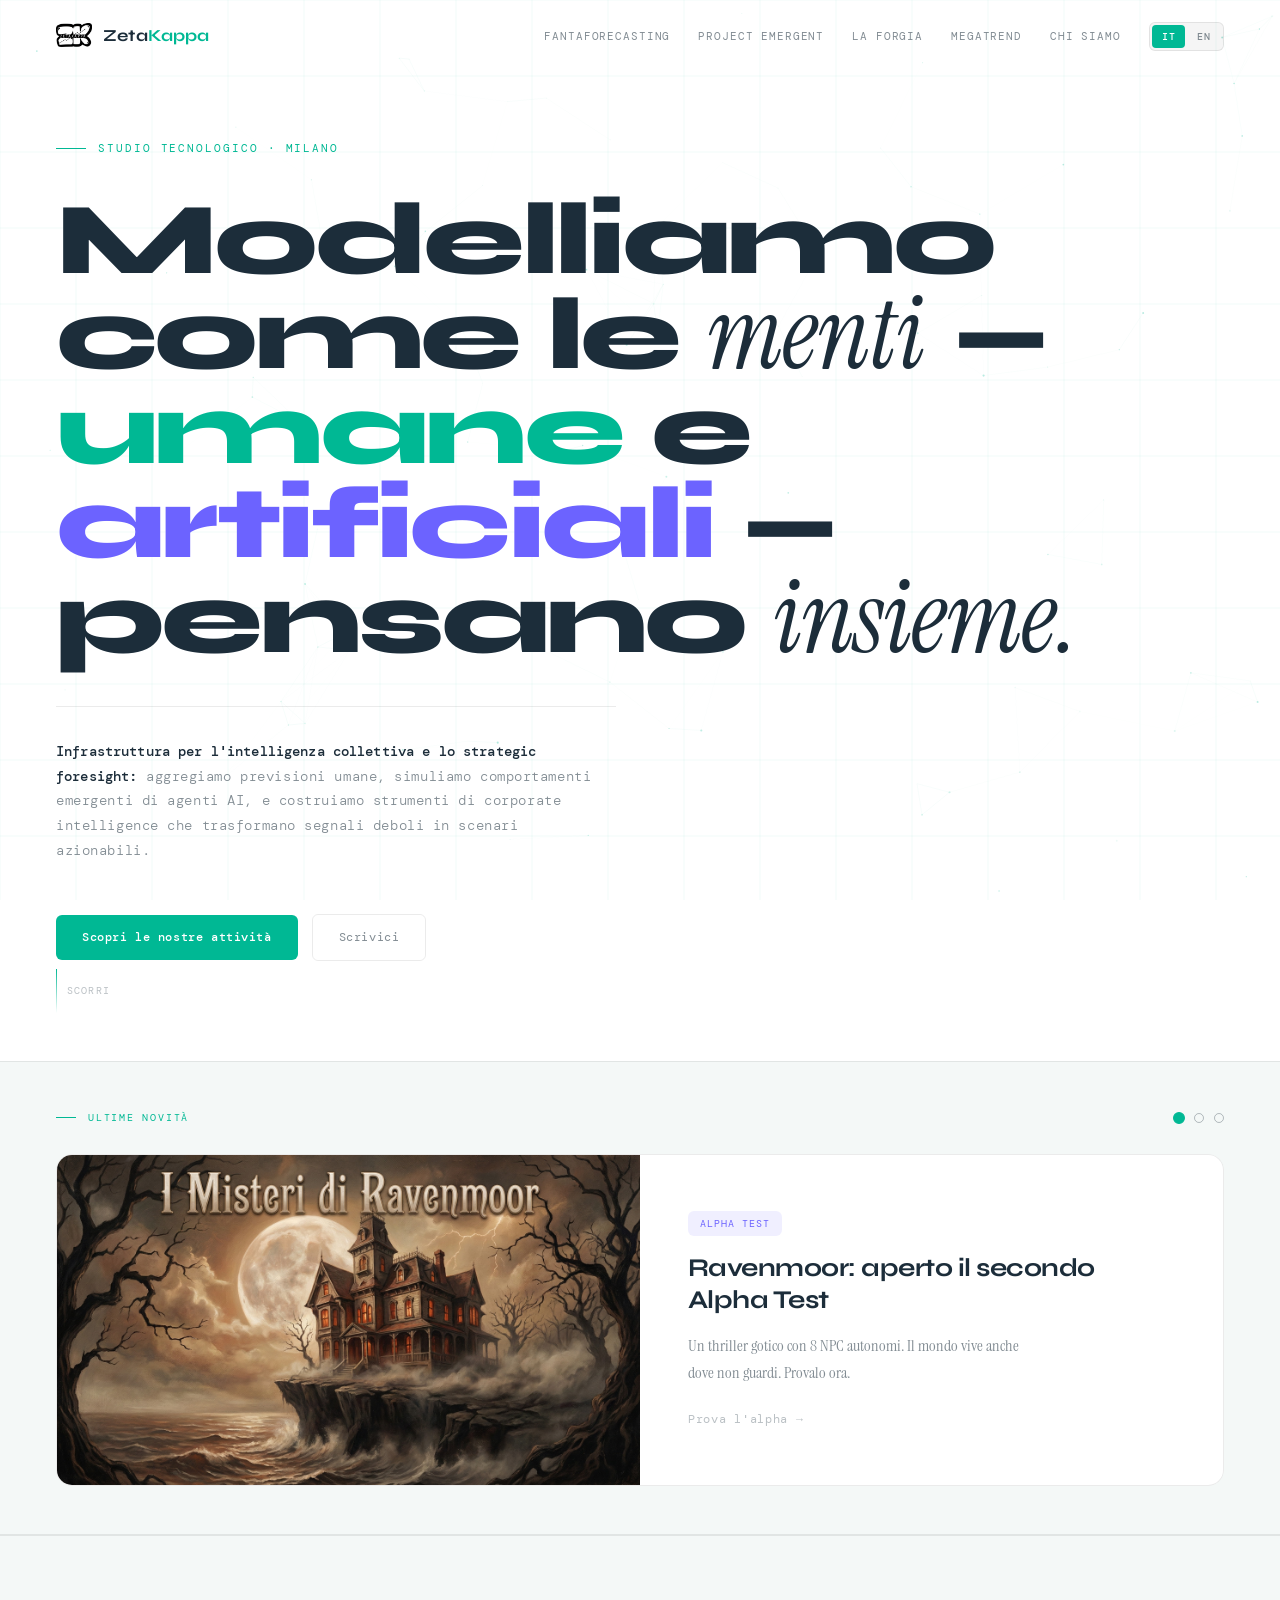
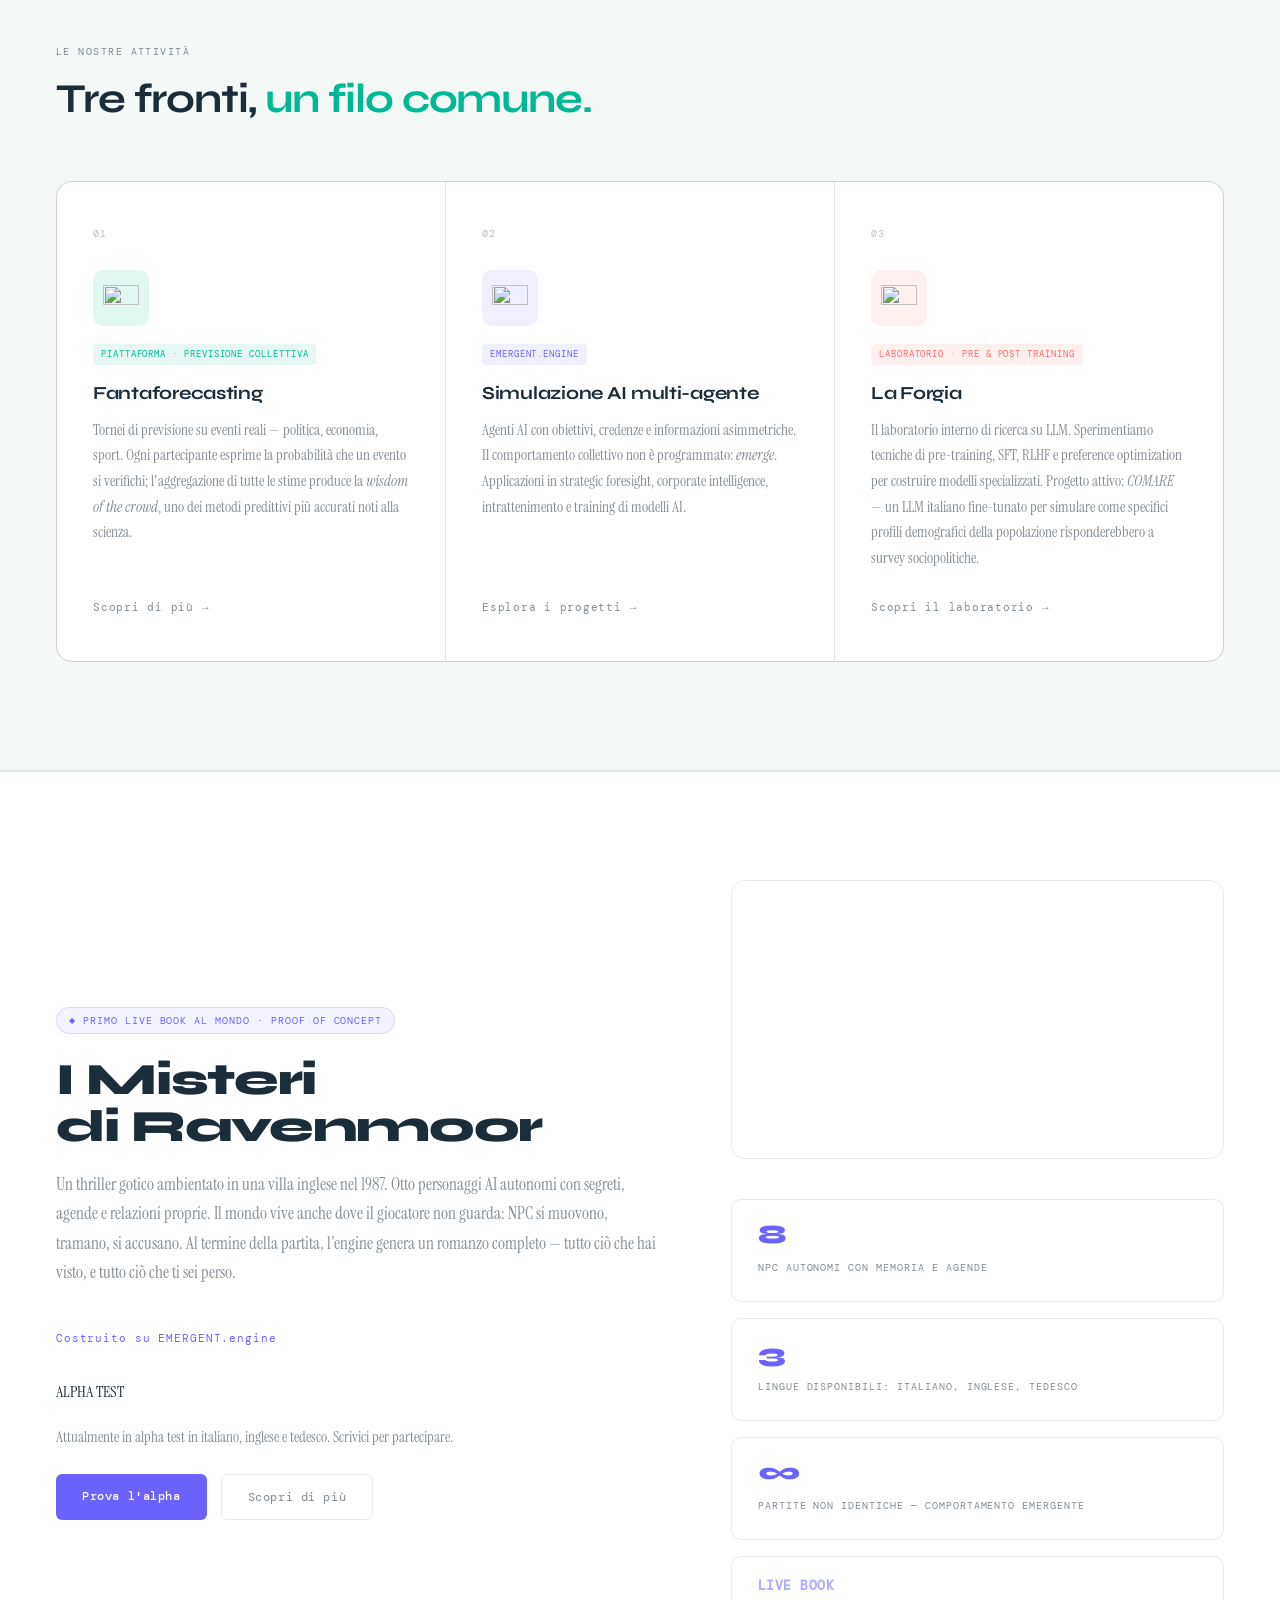
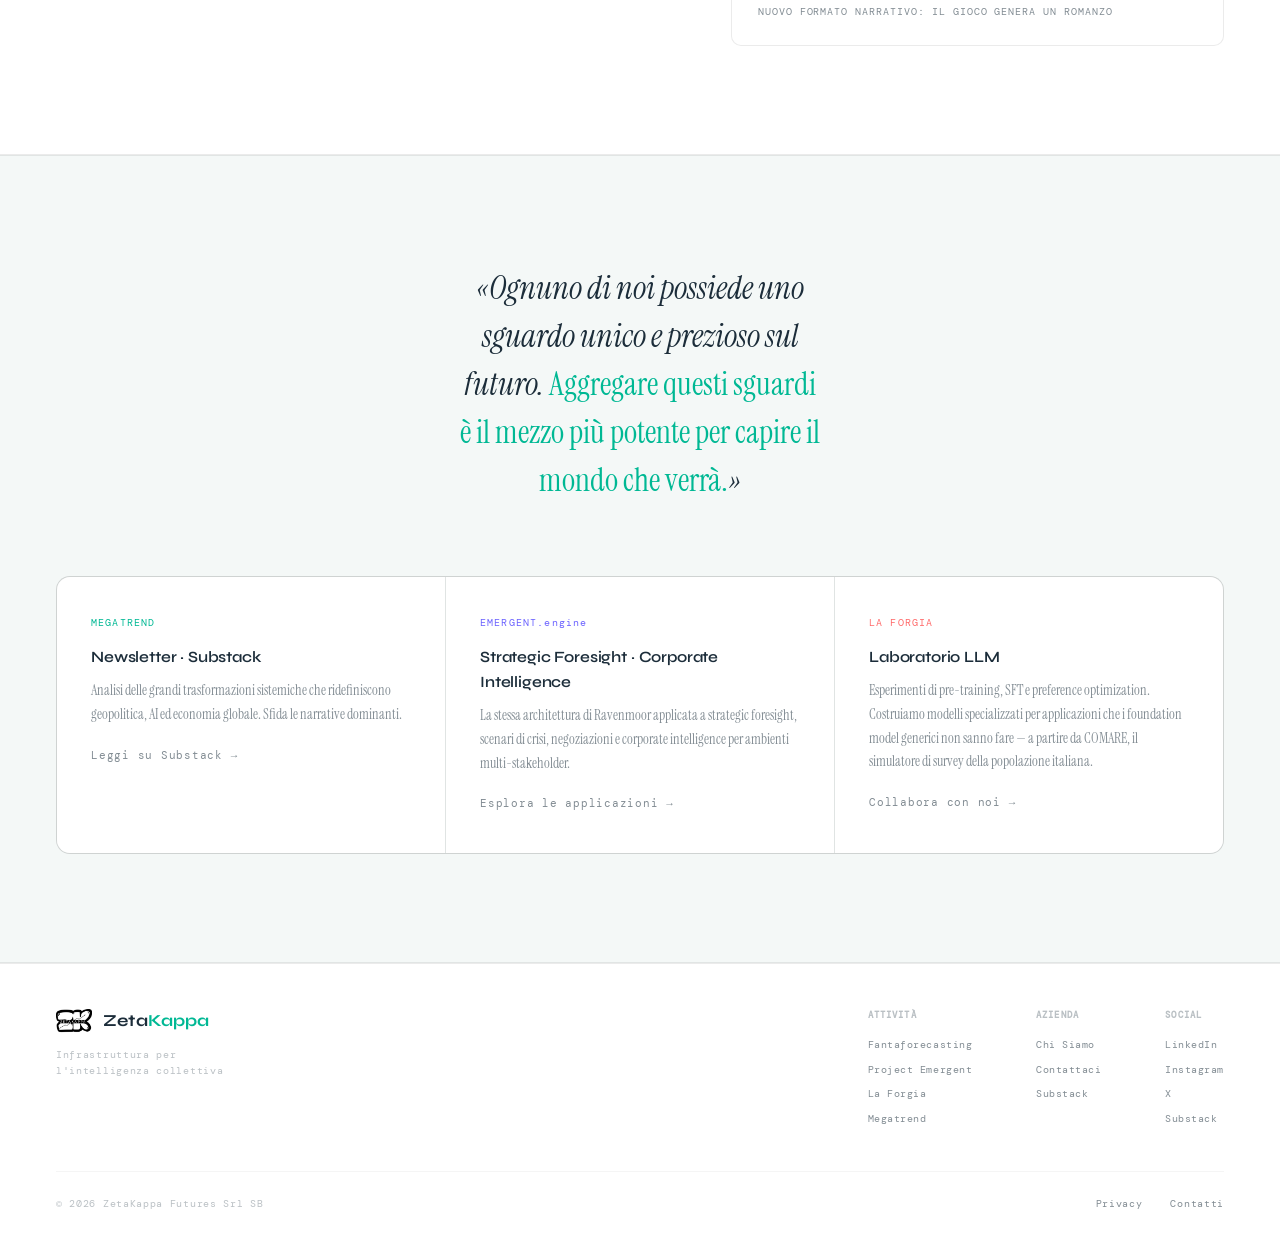
==== commit 9a0390a4: "Replace keyword ticker with news carousel on homepage Single-card carousel with auto-scroll (5s), do" ====
--- a/index.html
+++ b/index.html
@@ -82,30 +82,109 @@
   </div>
 </section>
 
-<!-- TICKER -->
-<div class="ticker-wrap">
-  <div class="ticker-track">
-    <span class="ticker-item"><span class="ticker-dot"></span>Wisdom of the Crowd</span>
-    <span class="ticker-item"><span class="ticker-dot"></span><span data-it>Simulazione Multi-Agente</span><span data-en>Multi-Agent Simulation</span></span>
-    <span class="ticker-item"><span class="ticker-dot"></span><span data-it>Forecasting Collettivo</span><span data-en>Collective Forecasting</span></span>
-    <span class="ticker-item"><span class="ticker-dot"></span>Triple Truth System</span>
-    <span class="ticker-item"><span class="ticker-dot"></span><span data-it>Modelli Survey Sintetici</span><span data-en>Synthetic Survey Models</span></span>
-    <span class="ticker-item"><span class="ticker-dot"></span><span data-it>Comportamento Emergente</span><span data-en>Emergent Behavior</span></span>
-    <span class="ticker-item"><span class="ticker-dot"></span>Complexity Science</span>
-    <span class="ticker-item"><span class="ticker-dot"></span>AI Training Infrastructure</span>
-    <span class="ticker-item"><span class="ticker-dot"></span><span data-it>Narrazione Procedurale</span><span data-en>Procedural Narrative</span></span>
-    <!-- duplicate for seamless loop -->
-    <span class="ticker-item"><span class="ticker-dot"></span>Wisdom of the Crowd</span>
-    <span class="ticker-item"><span class="ticker-dot"></span><span data-it>Simulazione Multi-Agente</span><span data-en>Multi-Agent Simulation</span></span>
-    <span class="ticker-item"><span class="ticker-dot"></span><span data-it>Forecasting Collettivo</span><span data-en>Collective Forecasting</span></span>
-    <span class="ticker-item"><span class="ticker-dot"></span>Triple Truth System</span>
-    <span class="ticker-item"><span class="ticker-dot"></span><span data-it>Modelli Survey Sintetici</span><span data-en>Synthetic Survey Models</span></span>
-    <span class="ticker-item"><span class="ticker-dot"></span><span data-it>Comportamento Emergente</span><span data-en>Emergent Behavior</span></span>
-    <span class="ticker-item"><span class="ticker-dot"></span>Complexity Science</span>
-    <span class="ticker-item"><span class="ticker-dot"></span>AI Training Infrastructure</span>
-    <span class="ticker-item"><span class="ticker-dot"></span><span data-it>Narrazione Procedurale</span><span data-en>Procedural Narrative</span></span>
-  </div>
-</div>
+<!-- NEWS STRIP -->
+<section class="news-strip">
+  <div class="news-header">
+    <div class="news-label">
+      <span data-it>Ultime Novità</span>
+      <span data-en>Latest News</span>
+    </div>
+    <div class="news-dots">
+      <button class="news-dot active" data-slide="0"></button>
+      <button class="news-dot" data-slide="1"></button>
+      <button class="news-dot" data-slide="2"></button>
+    </div>
+  </div>
+  <div class="news-carousel">
+    <div class="news-track">
+
+      <a href="https://ravenmoor-ui.onrender.com/" target="_blank" rel="noopener" class="news-card nc-violet">
+        <div class="news-img">
+          <img src="images/intestazione.jpg" alt="Ravenmoor" loading="lazy">
+        </div>
+        <div class="news-body">
+          <span class="news-badge nb-violet">ALPHA TEST</span>
+          <h3 class="news-title">
+            <span data-it>Ravenmoor: aperto il secondo Alpha Test</span>
+            <span data-en>Ravenmoor: second Alpha Test now open</span>
+          </h3>
+          <p class="news-desc">
+            <span data-it>Un thriller gotico con 8 NPC autonomi. Il mondo vive anche dove non guardi. Provalo ora.</span>
+            <span data-en>A gothic thriller with 8 autonomous NPCs. The world lives even where you're not looking. Try it now.</span>
+          </p>
+          <span class="news-cta">
+            <span data-it>Prova l'alpha</span>
+            <span data-en>Try the alpha</span>
+            <span class="news-arrow">→</span>
+          </span>
+        </div>
+      </a>
+
+      <div class="news-card nc-teal">
+        <div class="news-img">
+          <img src="images/BrainStormLogo.png" alt="BrainStorm" loading="lazy">
+        </div>
+        <div class="news-body">
+          <span class="news-badge nb-teal">COMING SOON</span>
+          <h3 class="news-title">
+            <span data-it>BrainStorm: primo Alpha Test in arrivo</span>
+            <span data-en>BrainStorm: first Alpha Test coming soon</span>
+          </h3>
+          <p class="news-desc">
+            <span data-it>Il nostro engine di strategic foresight per la corporate intelligence. Esperti AI deliberano, contestano, convergono.</span>
+            <span data-en>Our strategic foresight engine for corporate intelligence. AI experts deliberate, challenge, converge.</span>
+          </p>
+        </div>
+      </div>
+
+      <a href="https://zetakappa.substack.com/p/goodbye-human-2-lai-e-diecimila-anni" target="_blank" rel="noopener" class="news-card nc-coral">
+        <div class="news-img news-img-icon">
+          <img src="images/Logo White_.png" alt="Megatrend" loading="lazy">
+        </div>
+        <div class="news-body">
+          <span class="news-badge nb-coral">MEGATREND</span>
+          <h3 class="news-title">Goodbye Human #2: L'AI e diecimila anni di outsourcing mentale</h3>
+          <p class="news-desc">
+            <span data-it>L'ultimo numero della nostra newsletter sulle tendenze che ridefiniscono il futuro.</span>
+            <span data-en>The latest issue of our newsletter on the trends reshaping the future.</span>
+          </p>
+          <span class="news-cta">
+            <span data-it>Leggi su Substack</span>
+            <span data-en>Read on Substack</span>
+            <span class="news-arrow">→</span>
+          </span>
+        </div>
+      </a>
+
+    </div>
+  </div>
+</section>
+
+<script>
+(function(){
+  const track = document.querySelector('.news-track');
+  const cards = track.querySelectorAll('.news-card');
+  const dots  = document.querySelectorAll('.news-dot');
+  let cur = 0, timer;
+
+  function goTo(i){
+    cur = i;
+    track.style.transform = 'translateX(-' + (cur * 100) + '%)';
+    dots.forEach((d,j) => d.classList.toggle('active', j === cur));
+  }
+
+  function next(){ goTo((cur + 1) % cards.length) }
+
+  function startAuto(){ timer = setInterval(next, 5000) }
+  function resetAuto(){ clearInterval(timer); startAuto() }
+
+  dots.forEach(d => d.addEventListener('click', function(){
+    goTo(+this.dataset.slide); resetAuto();
+  }));
+
+  startAuto();
+})();
+</script>
 
 <!-- CORE ACTIVITIES -->
 <section id="attivita">
--- a/css/home.css
+++ b/css/home.css
@@ -49,22 +49,104 @@
 }
 @keyframes sb { 0%,100%{opacity:.25} 50%{opacity:.85} }
 
-/* ── TICKER ── */
-.ticker-wrap {
+/* ── NEWS STRIP ── */
+.news-strip {
   position:relative; z-index:1;
   background:var(--deep);
   border-top:1px solid var(--border); border-bottom:1px solid var(--border);
-  overflow:hidden; padding:16px 0;
-}
-.ticker-track { display:flex; width:max-content; animation:tk 32s linear infinite }
-.ticker-item {
-  font-family:var(--M); font-size:.65rem; letter-spacing:.11em;
-  text-transform:uppercase; color:var(--dim2);
-  padding:0 40px; white-space:nowrap;
-  display:flex; align-items:center; gap:16px;
-}
-.ticker-dot { width:3px; height:3px; border-radius:50%; background:var(--teal); opacity:.6 }
-@keyframes tk { from{transform:translateX(0)} to{transform:translateX(-50%)} }
+  padding:48px 56px;
+}
+.news-header {
+  display:flex; align-items:center; justify-content:space-between;
+  max-width:1360px; margin:0 auto 28px;
+}
+.news-label {
+  font-family:var(--M); font-size:.62rem; letter-spacing:.18em;
+  text-transform:uppercase; color:var(--teal);
+  display:flex; align-items:center; gap:12px;
+}
+.news-label::before { content:''; width:20px; height:1px; background:var(--teal) }
+.news-dots { display:flex; gap:10px }
+.news-dot {
+  width:10px; height:10px; border-radius:50%; border:1.5px solid var(--dim2);
+  background:transparent; cursor:pointer; padding:0;
+  transition:background .25s, border-color .25s, transform .2s;
+}
+.news-dot.active { background:var(--teal); border-color:var(--teal); transform:scale(1.2) }
+.news-dot:hover  { border-color:var(--teal) }
+
+.news-carousel {
+  max-width:1360px; margin:0 auto; overflow:hidden; border-radius:16px;
+}
+.news-track {
+  display:flex; transition:transform .6s cubic-bezier(.4,0,.2,1);
+}
+.news-card {
+  min-width:100%; display:grid; grid-template-columns:1fr 1fr;
+  background:var(--card); border:1px solid var(--border);
+  border-radius:16px; overflow:hidden;
+  text-decoration:none; color:inherit; cursor:default;
+}
+a.news-card { cursor:pointer }
+
+.news-img {
+  width:100%; height:100%; min-height:280px; overflow:hidden;
+  background:var(--deep);
+  display:flex; align-items:center; justify-content:center;
+}
+.news-img img {
+  width:100%; height:100%; object-fit:cover;
+  transition:transform .5s;
+}
+a.news-card:hover .news-img img { transform:scale(1.04) }
+.news-img-icon { background:var(--surface) }
+.news-img-icon img {
+  width:80px; height:auto; object-fit:contain;
+}
+
+.news-body {
+  padding:40px 48px;
+  display:flex; flex-direction:column; justify-content:center; gap:16px;
+}
+.news-badge {
+  font-family:var(--M); font-size:.6rem; letter-spacing:.1em;
+  text-transform:uppercase; padding:5px 12px; border-radius:6px;
+  width:fit-content;
+}
+.nb-violet { background:rgba(108,99,255,.1); color:var(--violet) }
+.nb-teal   { background:rgba(0,184,148,.1);  color:var(--teal) }
+.nb-coral  { background:rgba(255,107,107,.1); color:var(--coral) }
+.news-title {
+  font-family:var(--D); font-size:clamp(1.2rem,2vw,1.6rem); font-weight:700;
+  letter-spacing:-.02em; line-height:1.25;
+}
+.news-desc {
+  font-family:var(--I); font-size:1rem; color:var(--dim);
+  line-height:1.7; max-width:50ch;
+}
+.news-cta {
+  font-family:var(--M); font-size:.72rem; letter-spacing:.06em;
+  color:var(--dim2); display:flex; align-items:center; gap:8px;
+  margin-top:8px; transition:color .25s;
+}
+.news-arrow { transition:transform .25s }
+a.news-card:hover .news-cta   { color:var(--white) }
+a.news-card:hover .news-arrow { transform:translateX(5px) }
+a.nc-violet:hover .news-cta { color:var(--violet) }
+a.nc-teal:hover   .news-cta { color:var(--teal) }
+a.nc-coral:hover  .news-cta { color:var(--coral) }
+
+@media(max-width:960px) {
+  .news-strip { padding:36px 32px }
+  .news-card { grid-template-columns:1fr; }
+  .news-img { min-height:200px }
+  .news-body { padding:28px 28px }
+}
+@media(max-width:640px) {
+  .news-strip { padding:28px 20px }
+  .news-img { min-height:160px }
+  .news-body { padding:24px 20px }
+}
 
 /* ── PILLARS ── */
 #attivita { background:var(--deep); border-top:1px solid var(--border); border-bottom:1px solid var(--border) }
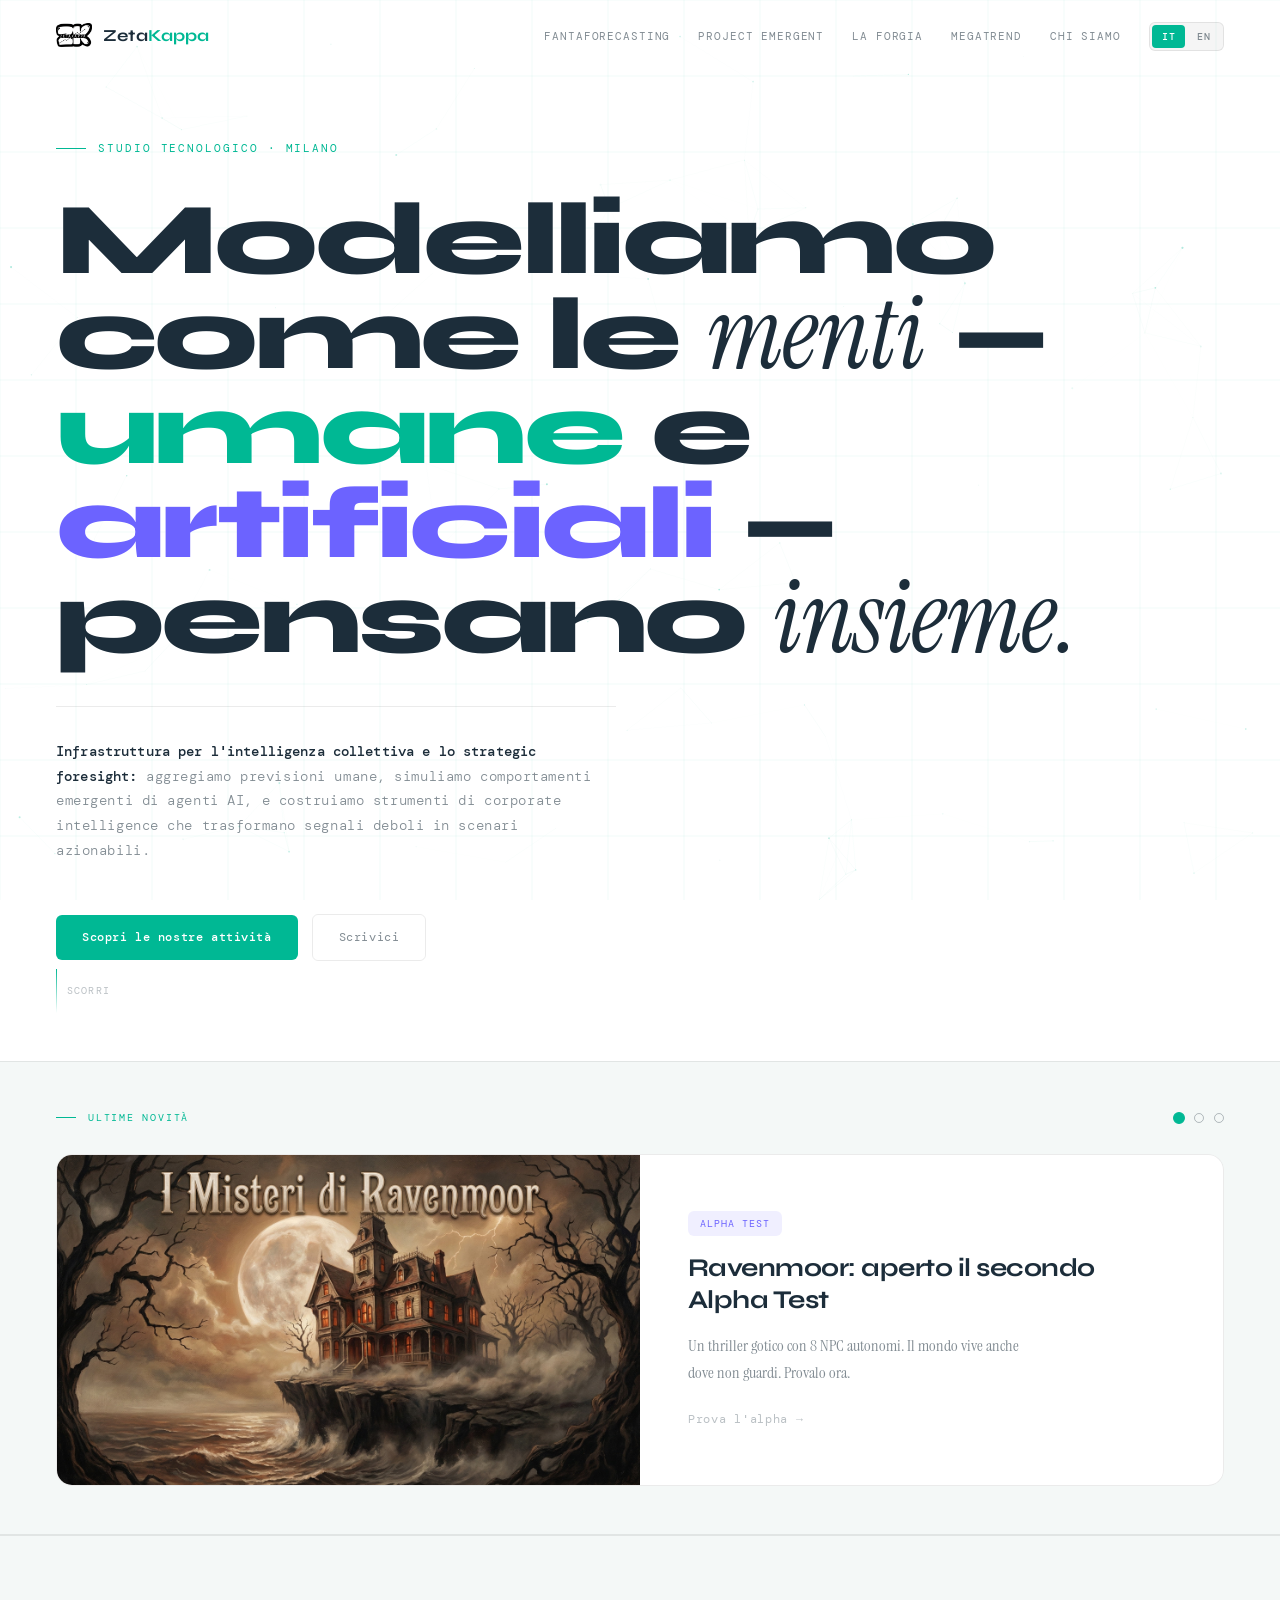
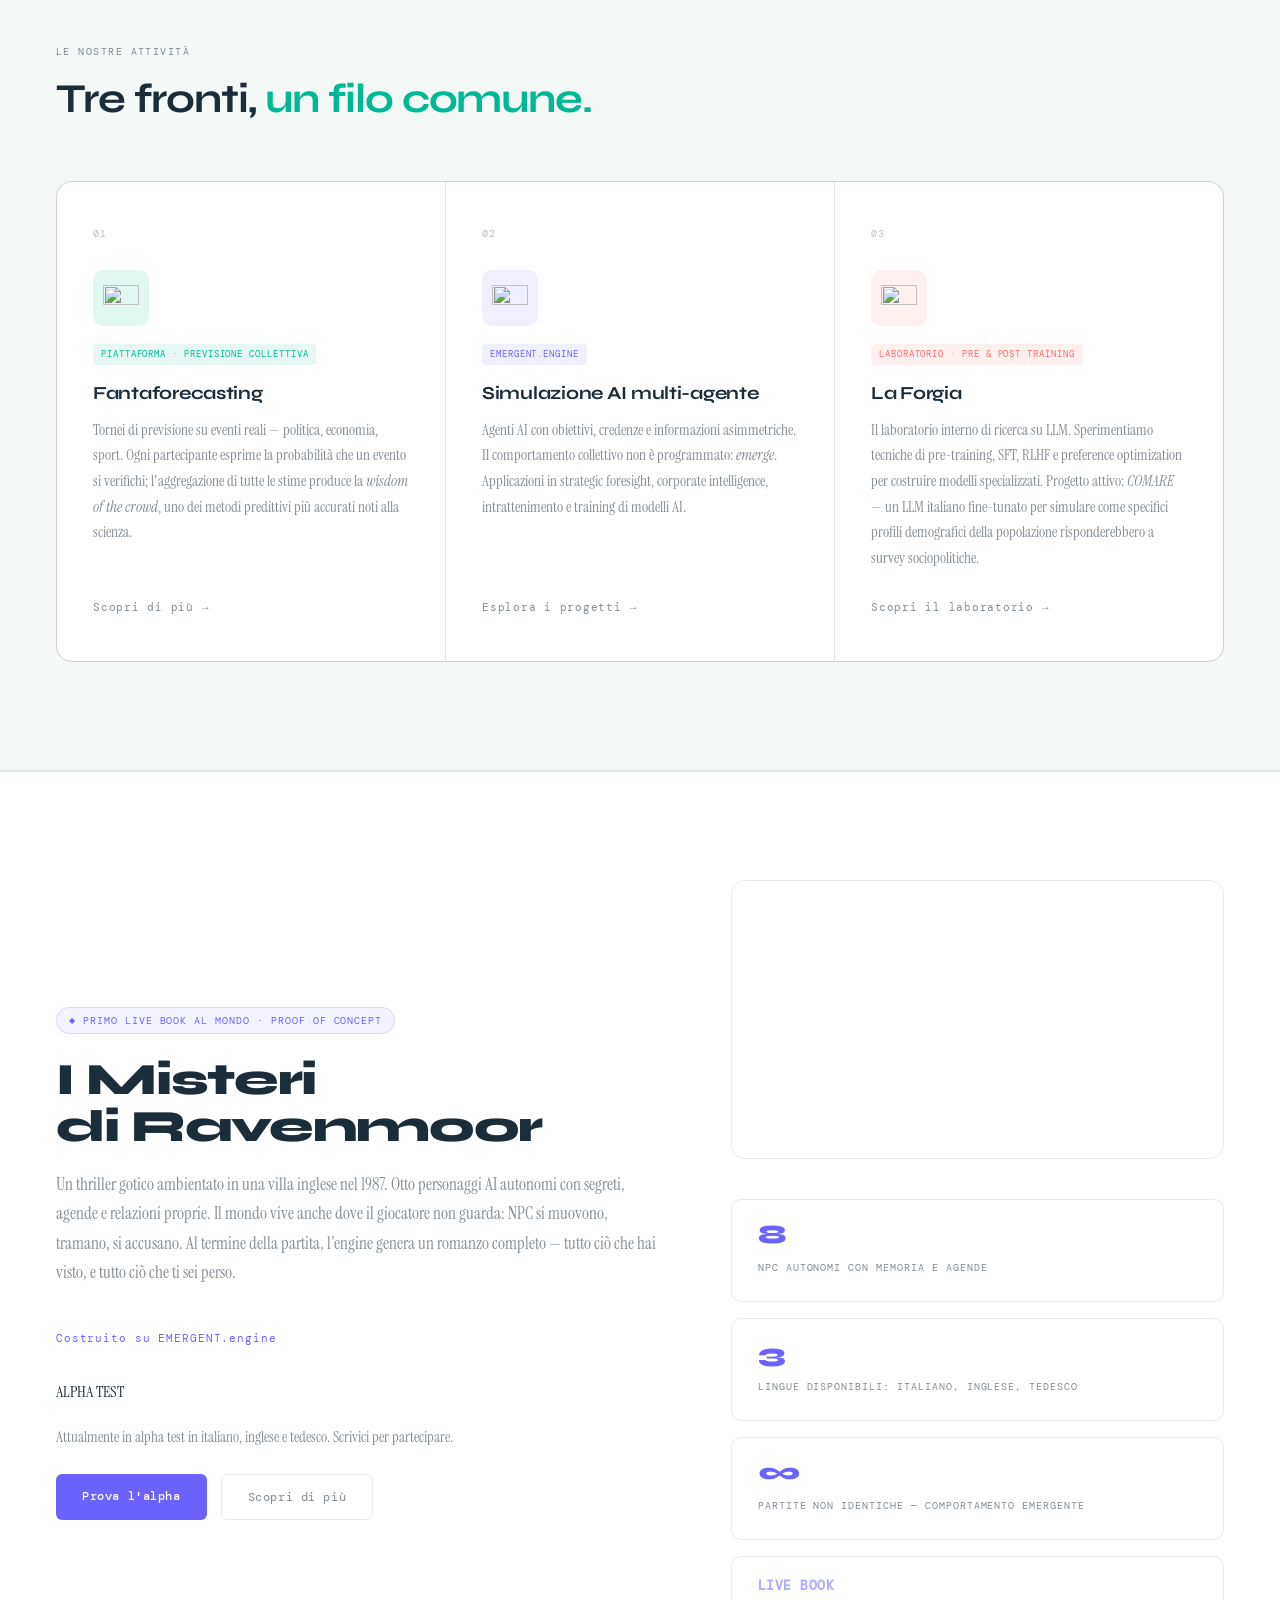
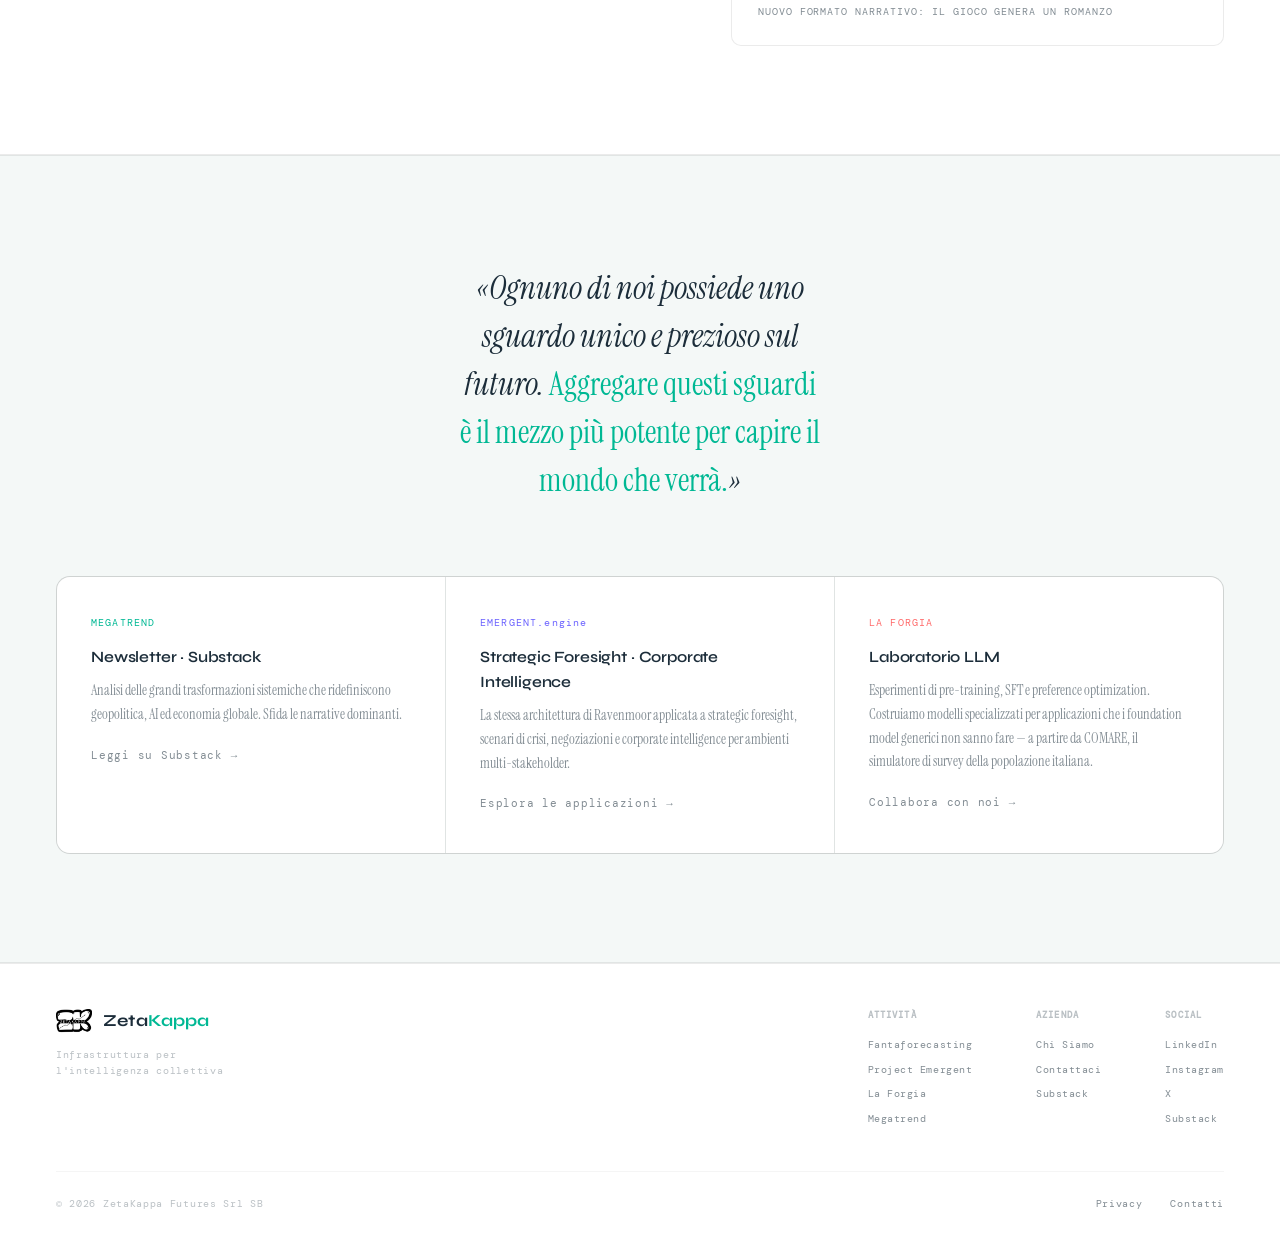
==== commit a5f76e17: "Add Megatrend logos to site and news carousel Split hero layout on megatrend page with MegatrendLogo" ====
--- a/index.html
+++ b/index.html
@@ -138,8 +138,8 @@
       </div>
 
       <a href="https://zetakappa.substack.com/p/goodbye-human-2-lai-e-diecimila-anni" target="_blank" rel="noopener" class="news-card nc-coral">
-        <div class="news-img news-img-icon">
-          <img src="images/Logo White_.png" alt="Megatrend" loading="lazy">
+        <div class="news-img">
+          <img src="images/MegatrendLogo.png" alt="Megatrend" loading="lazy">
         </div>
         <div class="news-body">
           <span class="news-badge nb-coral">MEGATREND</span>
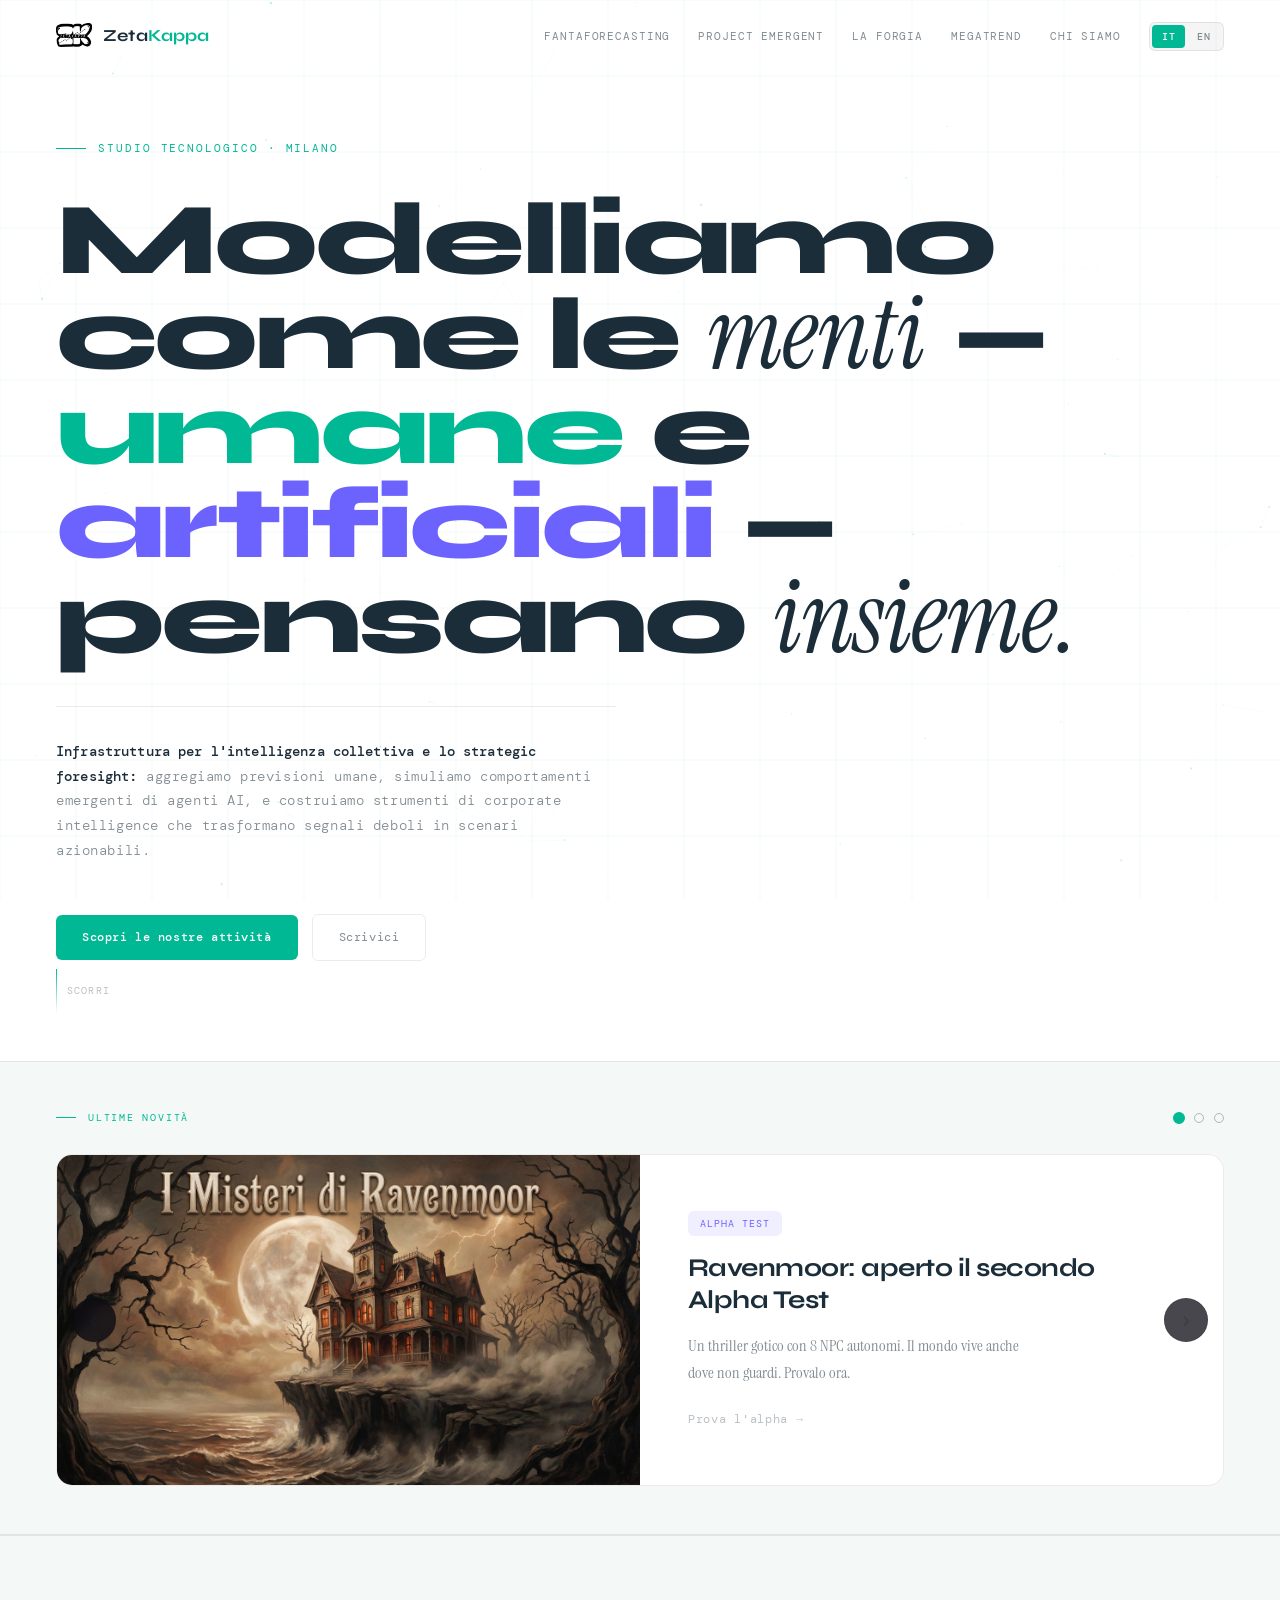
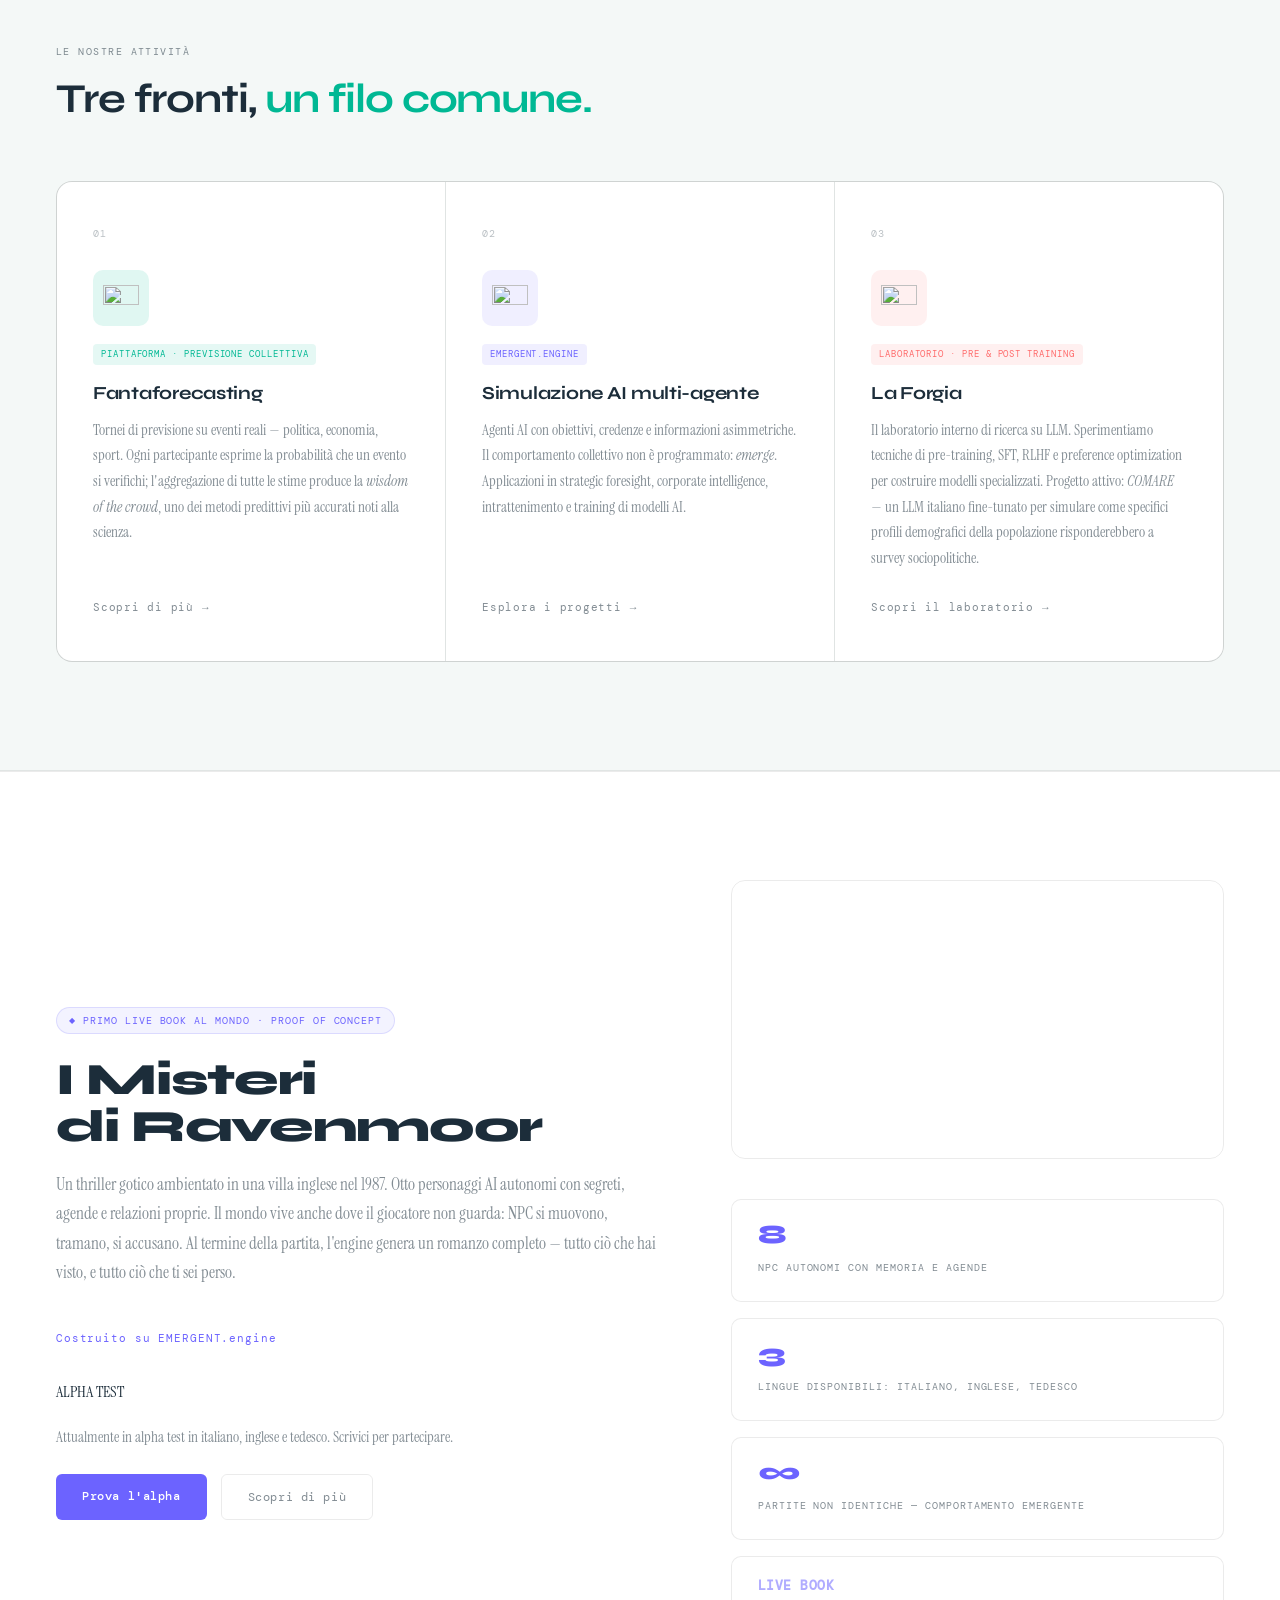
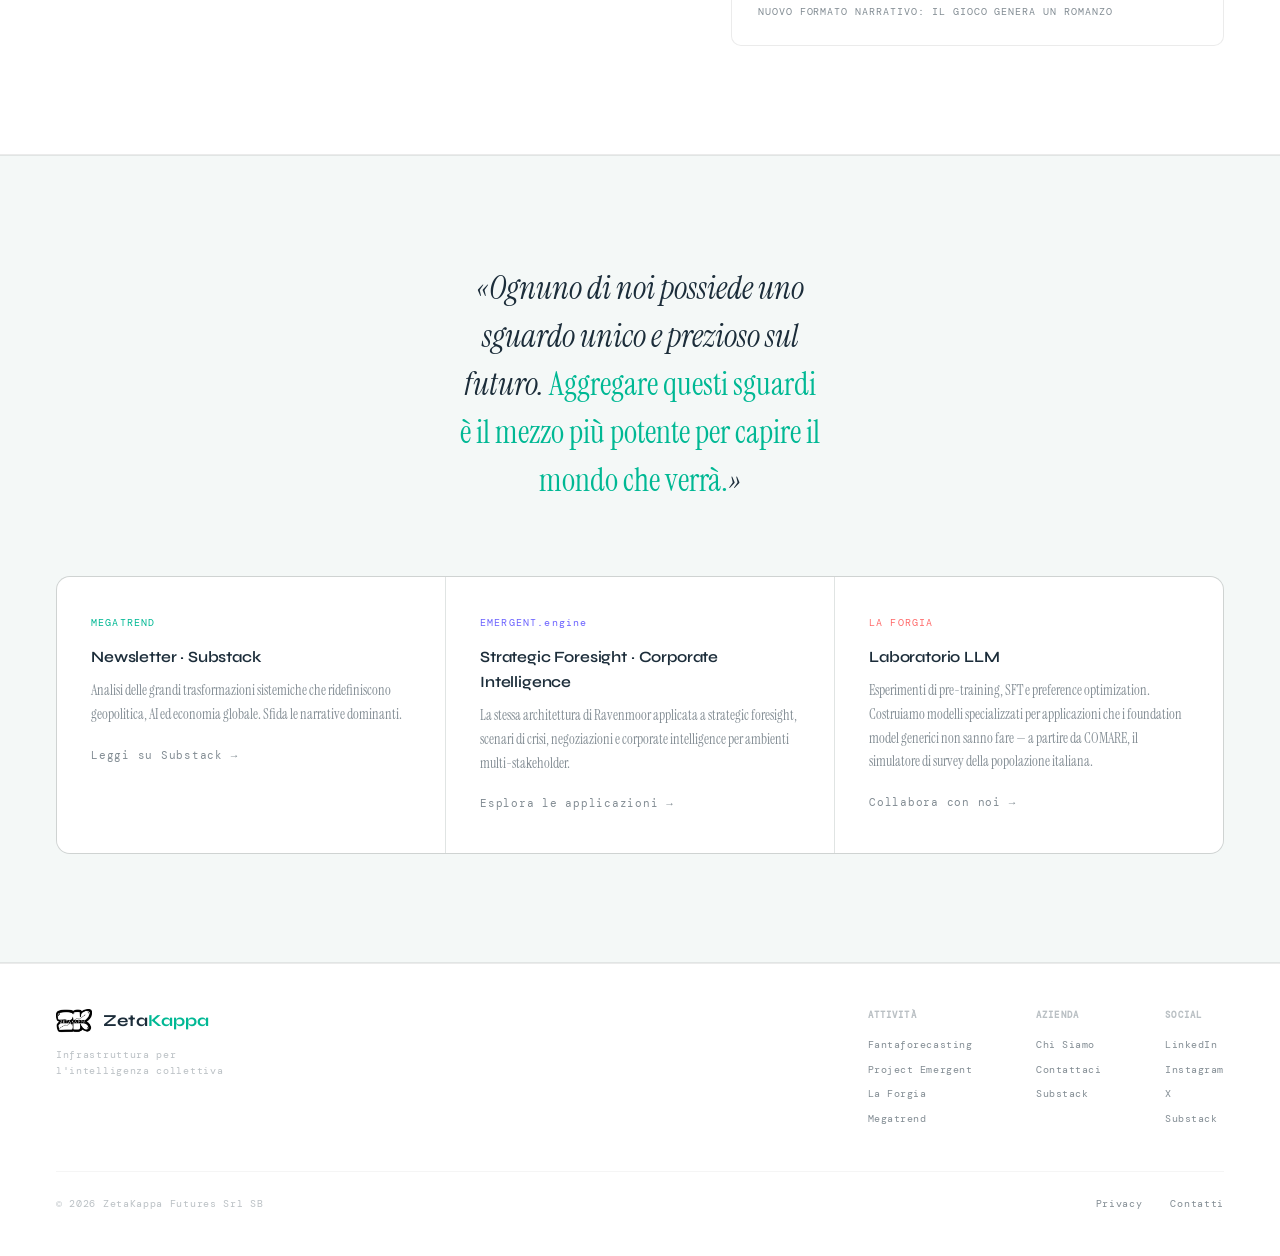
==== commit 67e9c6af: "Add prev/next navigation arrows to news carousel Co-Authored-By: Claude Opus 4.6 (1M context) <norep" ====
--- a/index.html
+++ b/index.html
@@ -96,6 +96,8 @@
     </div>
   </div>
   <div class="news-carousel">
+    <button class="news-nav news-prev" aria-label="Previous">&#8249;</button>
+    <button class="news-nav news-next" aria-label="Next">&#8250;</button>
     <div class="news-track">
 
       <a href="https://ravenmoor-ui.onrender.com/" target="_blank" rel="noopener" class="news-card nc-violet">
@@ -181,6 +183,13 @@
   dots.forEach(d => d.addEventListener('click', function(){
     goTo(+this.dataset.slide); resetAuto();
   }));
+
+  document.querySelector('.news-prev').addEventListener('click', function(){
+    goTo((cur - 1 + cards.length) % cards.length); resetAuto();
+  });
+  document.querySelector('.news-next').addEventListener('click', function(){
+    goTo((cur + 1) % cards.length); resetAuto();
+  });
 
   startAuto();
 })();
--- a/css/home.css
+++ b/css/home.css
@@ -76,8 +76,21 @@
 .news-dot:hover  { border-color:var(--teal) }
 
 .news-carousel {
+  position:relative;
   max-width:1360px; margin:0 auto; overflow:hidden; border-radius:16px;
 }
+.news-nav {
+  position:absolute; top:50%; transform:translateY(-50%);
+  z-index:3; width:44px; height:44px; border-radius:50%;
+  border:1px solid var(--border); background:rgba(10,10,18,.75);
+  color:var(--dim2); font-size:1.5rem; line-height:1;
+  cursor:pointer; display:flex; align-items:center; justify-content:center;
+  backdrop-filter:blur(8px); -webkit-backdrop-filter:blur(8px);
+  transition:background .25s, color .25s, border-color .25s, opacity .25s;
+}
+.news-nav:hover { background:var(--card); color:var(--white); border-color:var(--teal) }
+.news-prev { left:16px }
+.news-next { right:16px }
 .news-track {
   display:flex; transition:transform .6s cubic-bezier(.4,0,.2,1);
 }
@@ -146,6 +159,9 @@
   .news-strip { padding:28px 20px }
   .news-img { min-height:160px }
   .news-body { padding:24px 20px }
+  .news-nav { width:36px; height:36px; font-size:1.2rem }
+  .news-prev { left:8px }
+  .news-next { right:8px }
 }
 
 /* ── PILLARS ── */
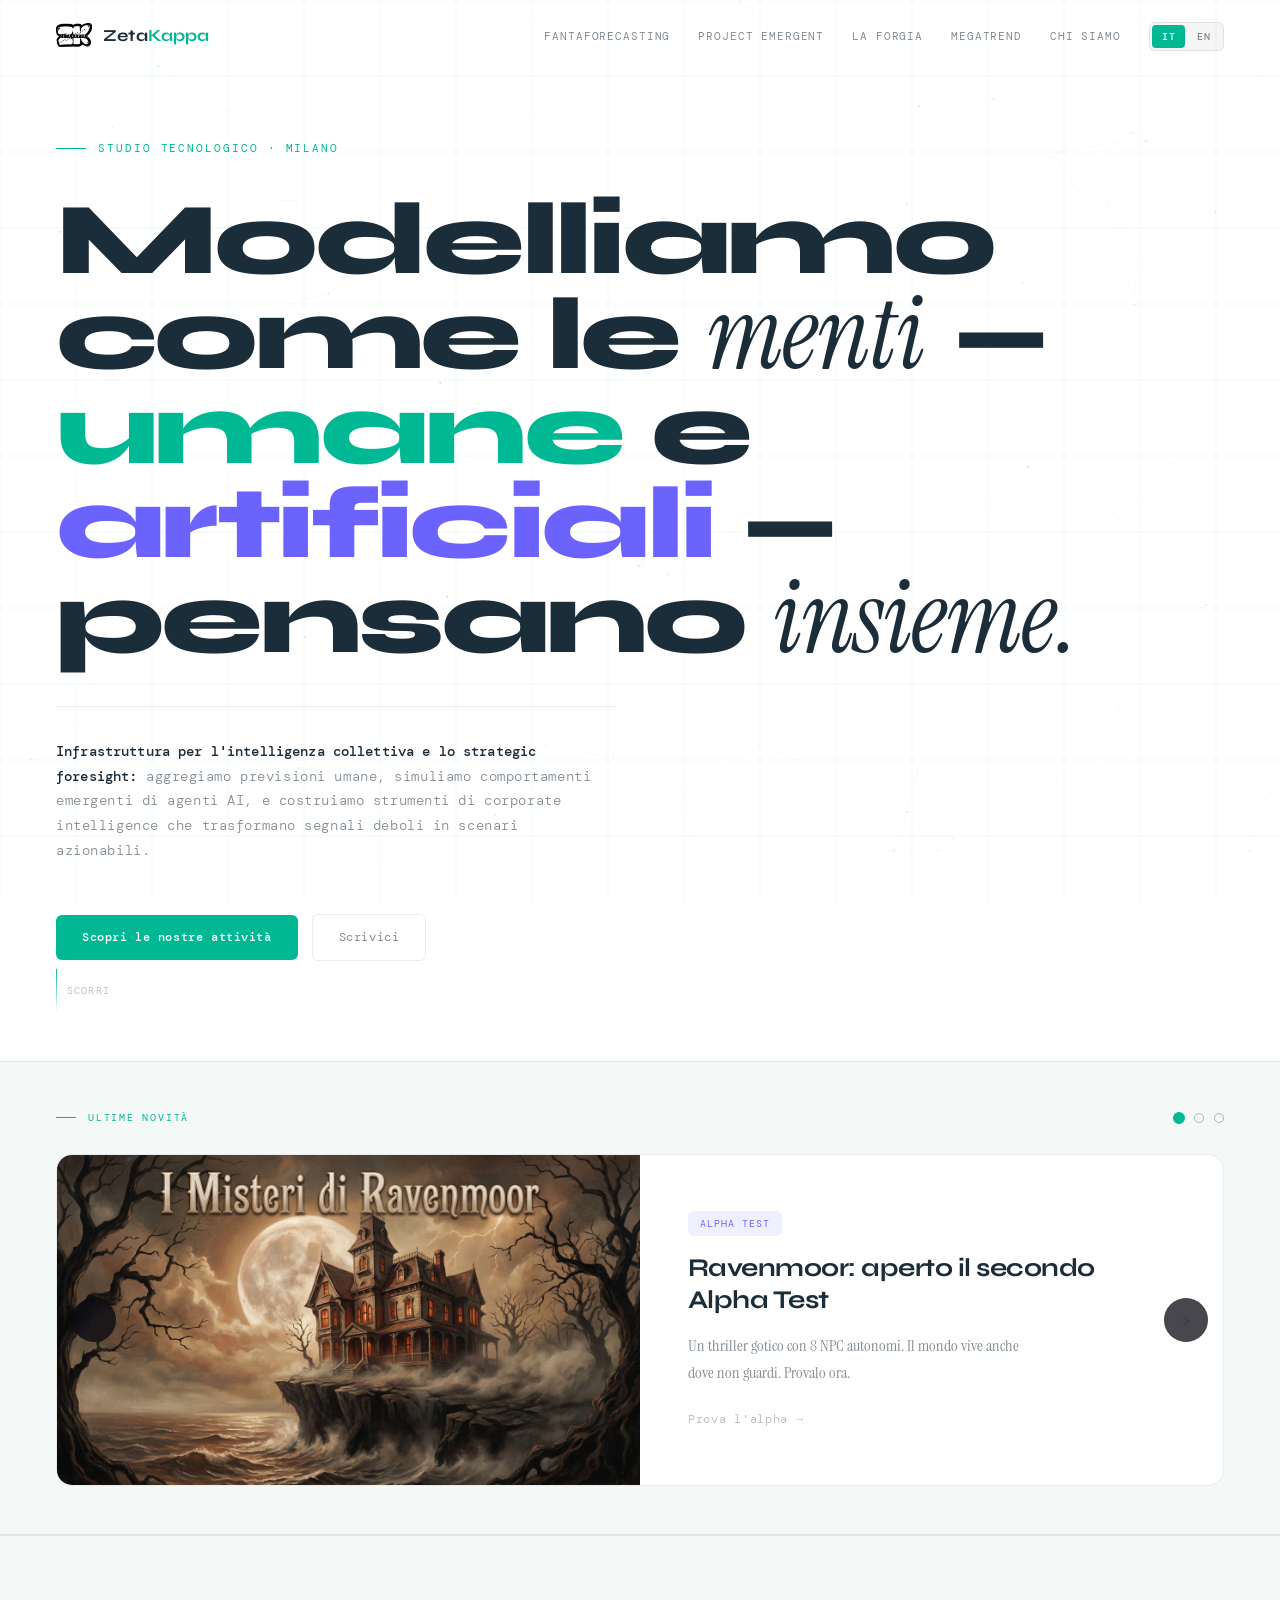
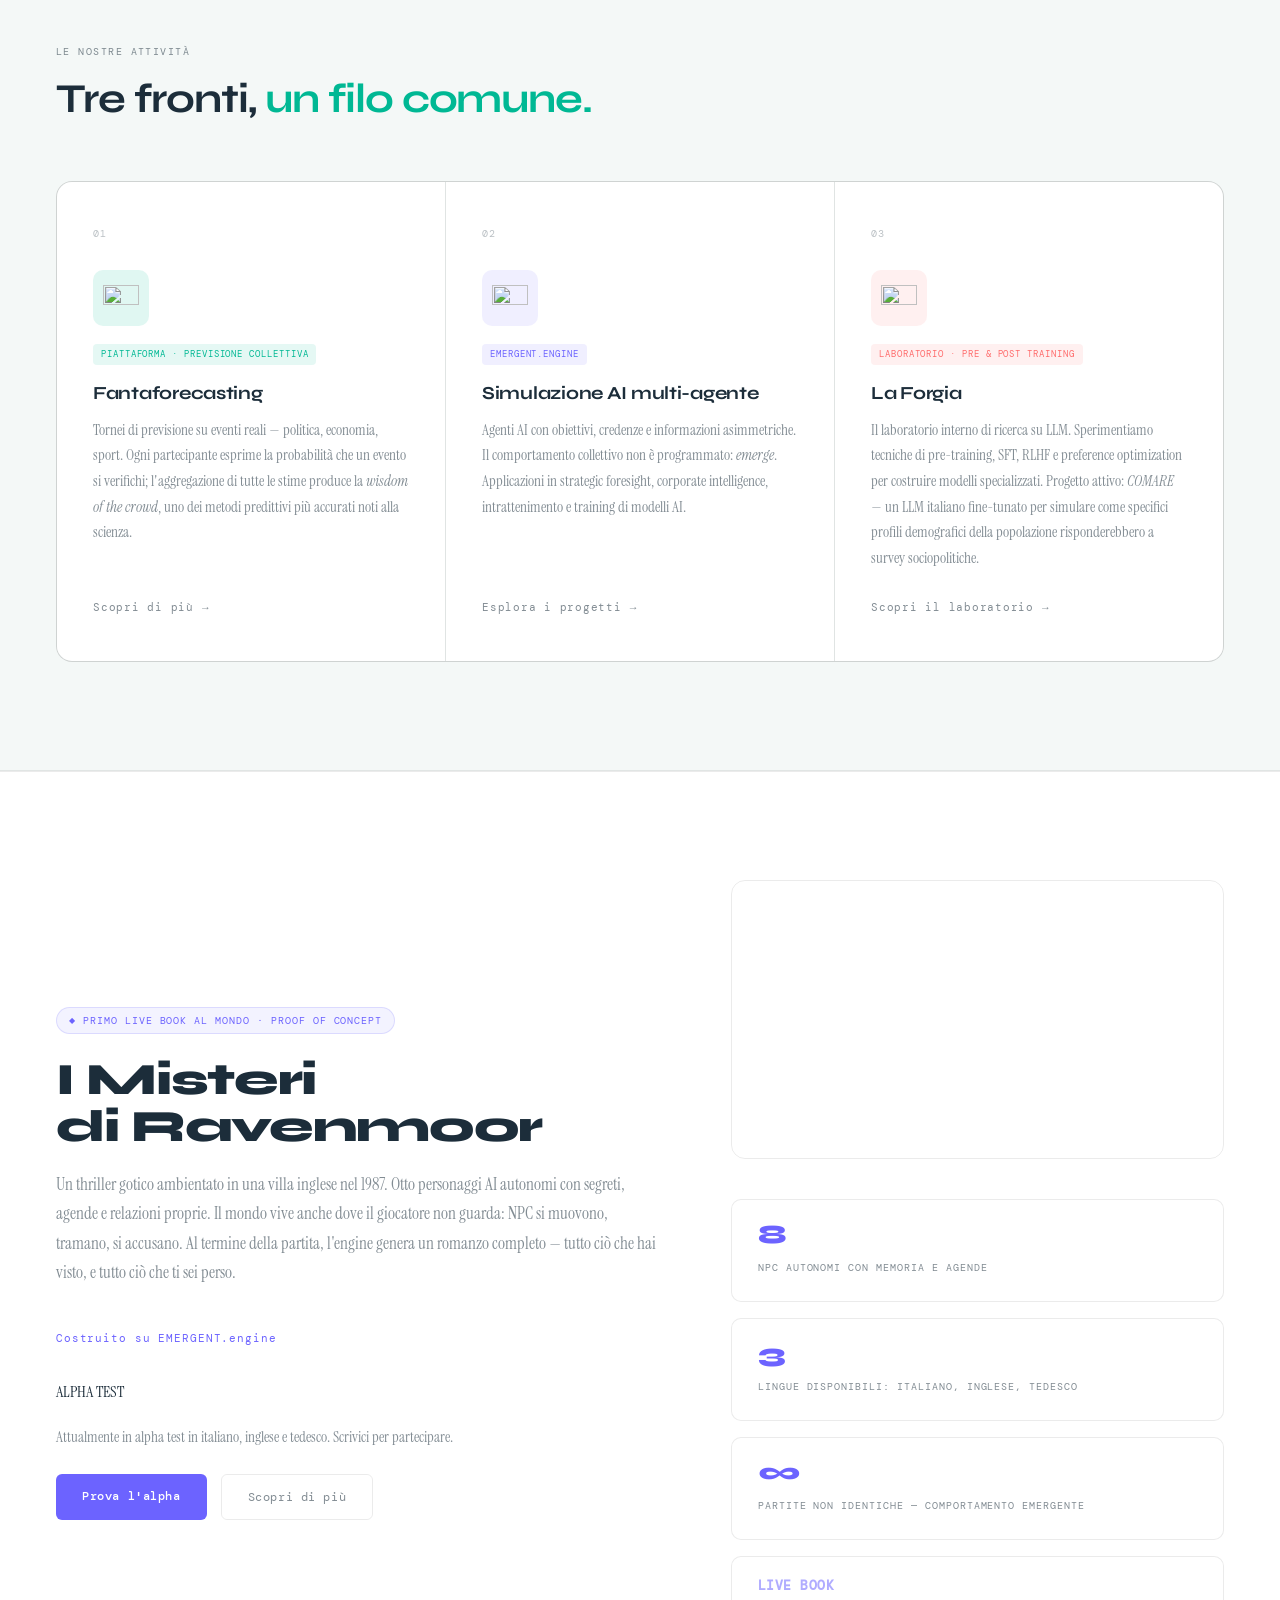
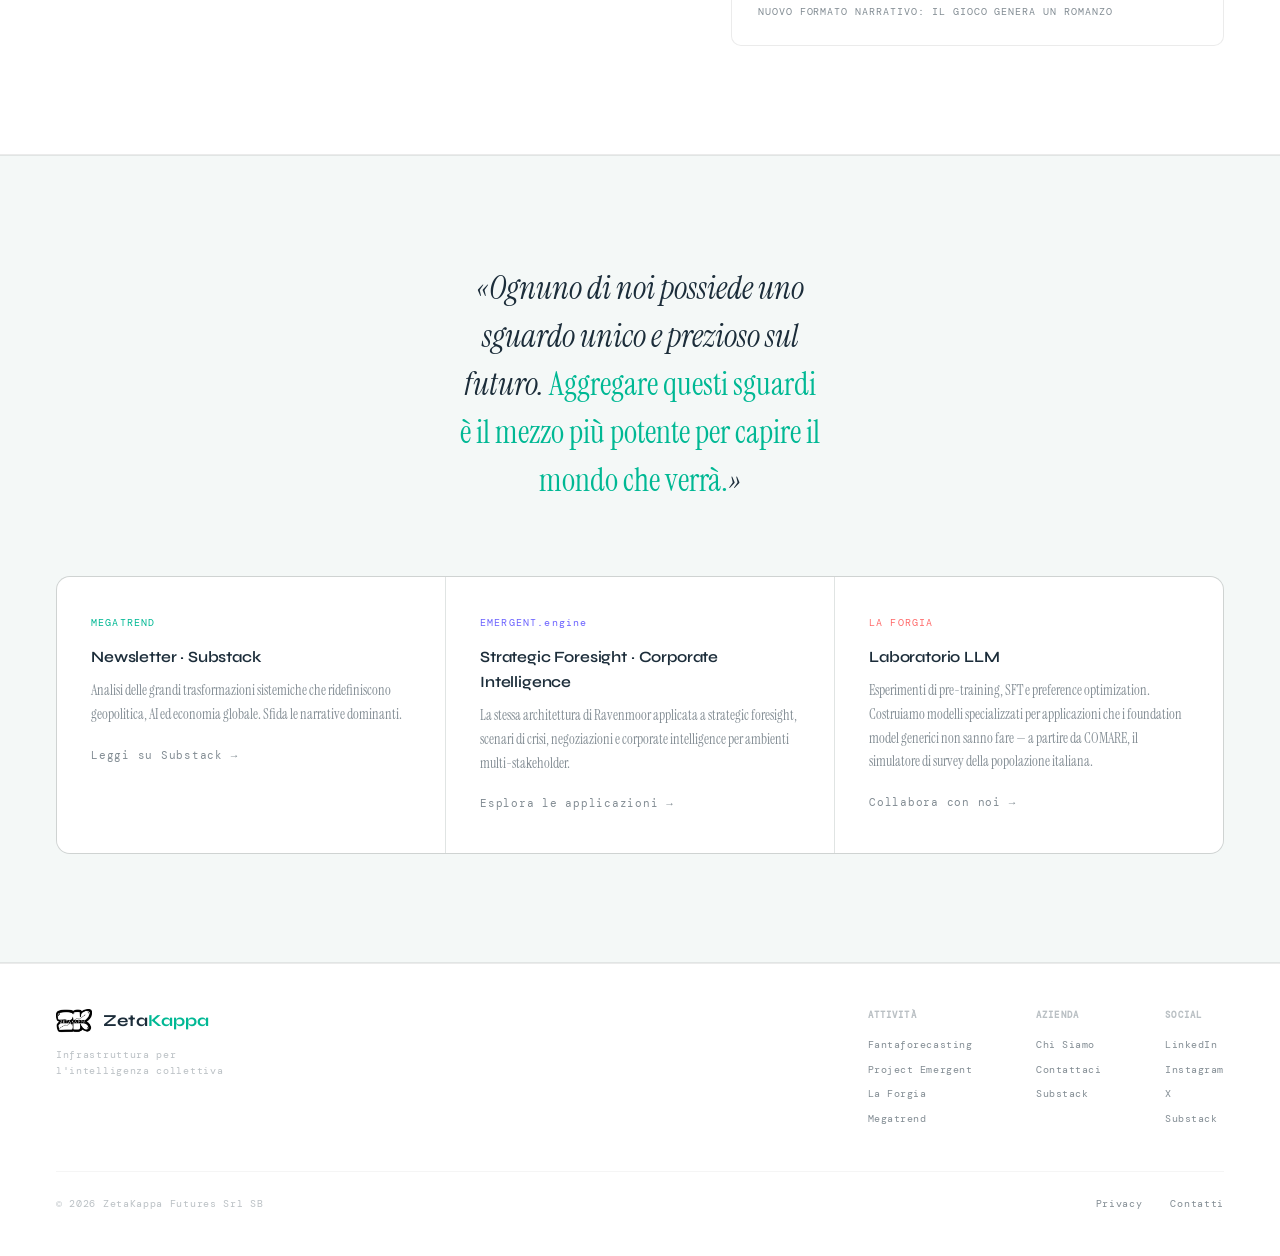
==== commit 84122cd6: "Update Ravenmoor links to new domain ravenmoor.net Co-Authored-By: Claude Opus 4.6 (1M context) <nor" ====
--- a/index.html
+++ b/index.html
@@ -100,7 +100,7 @@
     <button class="news-nav news-next" aria-label="Next">&#8250;</button>
     <div class="news-track">
 
-      <a href="https://ravenmoor-ui.onrender.com/" target="_blank" rel="noopener" class="news-card nc-violet">
+      <a href="https://www.ravenmoor.net/" target="_blank" rel="noopener" class="news-card nc-violet">
         <div class="news-img">
           <img src="images/intestazione.jpg" alt="Ravenmoor" loading="lazy">
         </div>
@@ -293,7 +293,7 @@
           <span data-en>Currently in alpha testing in Italian, English, and German. Write us to participate.</span>
         </p>
         <div style="display:flex;gap:14px;flex-wrap:wrap;">
-          <a href="https://ravenmoor-ui.onrender.com/" target="_blank" rel="noopener" class="btn-primary" style="background:var(--violet)">
+          <a href="https://www.ravenmoor.net/" target="_blank" rel="noopener" class="btn-primary" style="background:var(--violet)">
             <span data-it>Prova l'alpha</span>
             <span data-en>Try the alpha</span>
           </a>
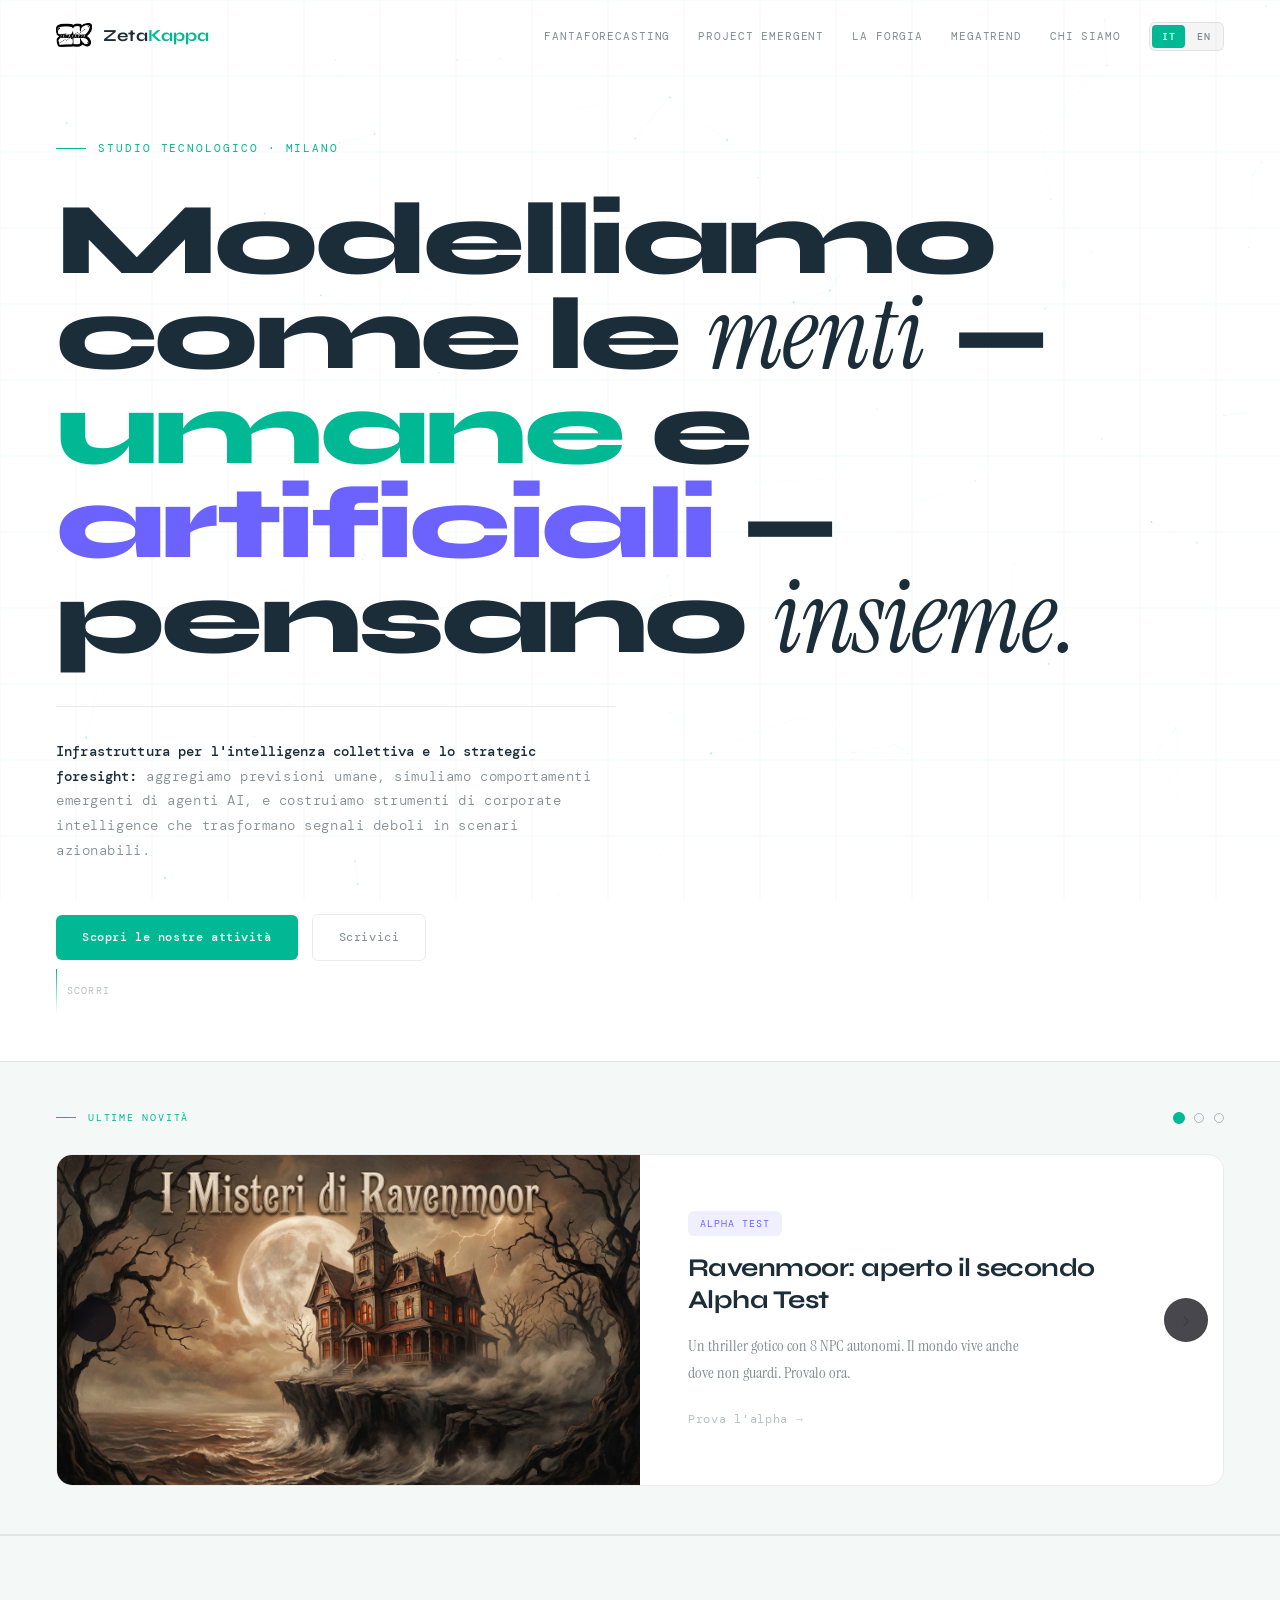
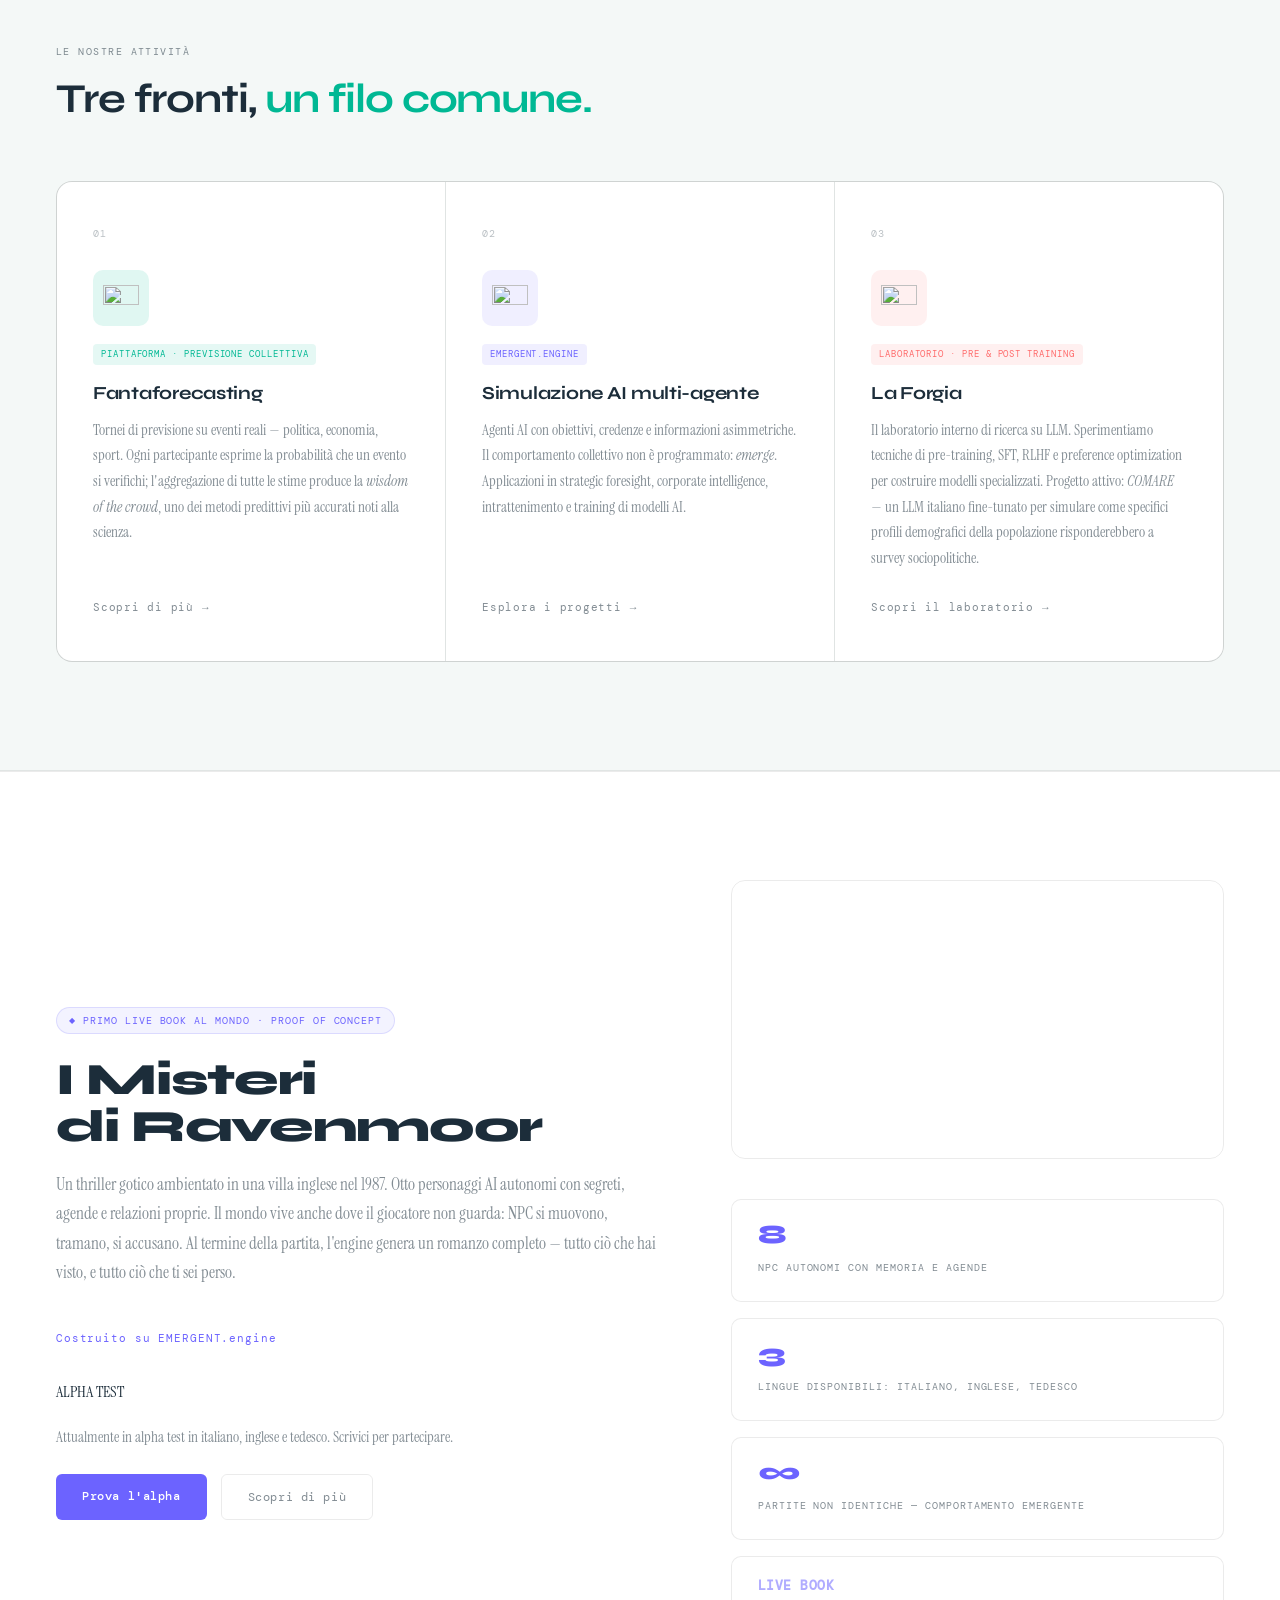
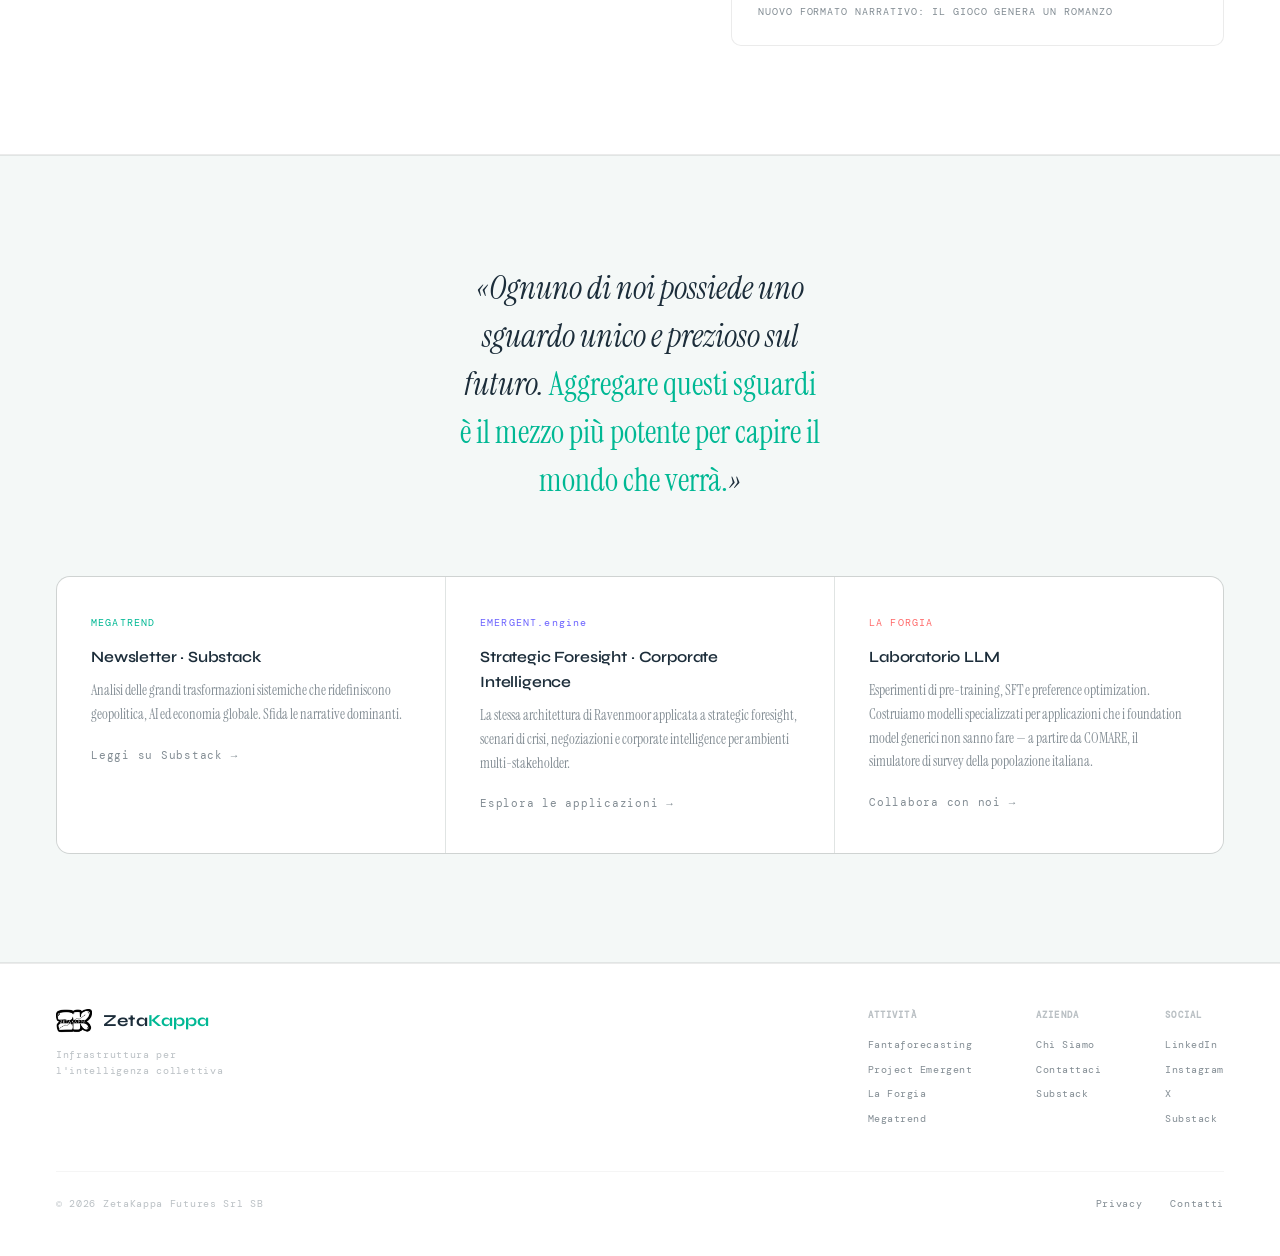
==== commit ac3672dc: "Brainstorm in alpha test" ====
--- a/index.html
+++ b/index.html
@@ -122,22 +122,23 @@
         </div>
       </a>
 
-      <div class="news-card nc-teal">
+      <a href="https://www.brain-storm.net/" target="_blank" rel="noopener" class="news-card nc-teal">
         <div class="news-img">
           <img src="images/BrainStormLogo.png" alt="BrainStorm" loading="lazy">
         </div>
         <div class="news-body">
-          <span class="news-badge nb-teal">COMING SOON</span>
+          <span class="news-badge nb-teal">ALPHA TEST</span>
           <h3 class="news-title">
-            <span data-it>BrainStorm: primo Alpha Test in arrivo</span>
-            <span data-en>BrainStorm: first Alpha Test coming soon</span>
+            <span data-it>BrainStorm: Alpha Test ora disponibile</span>
+            <span data-en>BrainStorm: Alpha Test now available</span>
           </h3>
           <p class="news-desc">
-            <span data-it>Il nostro engine di strategic foresight per la corporate intelligence. Esperti AI deliberano, contestano, convergono.</span>
-            <span data-en>Our strategic foresight engine for corporate intelligence. AI experts deliberate, challenge, converge.</span>
+            <span data-it>Il nostro engine di strategic foresight è ora accessibile. Accogliamo disponibilità per l'alpha testing.</span>
+            <span data-en>Our strategic foresight engine is now accessible. We welcome availability for alpha testing.</span>
           </p>
-        </div>
-      </div>
+          <span class="news-arrow">→</span>
+        </div>
+      </a>
 
       <a href="https://zetakappa.substack.com/p/goodbye-human-2-lai-e-diecimila-anni" target="_blank" rel="noopener" class="news-card nc-coral">
         <div class="news-img">
